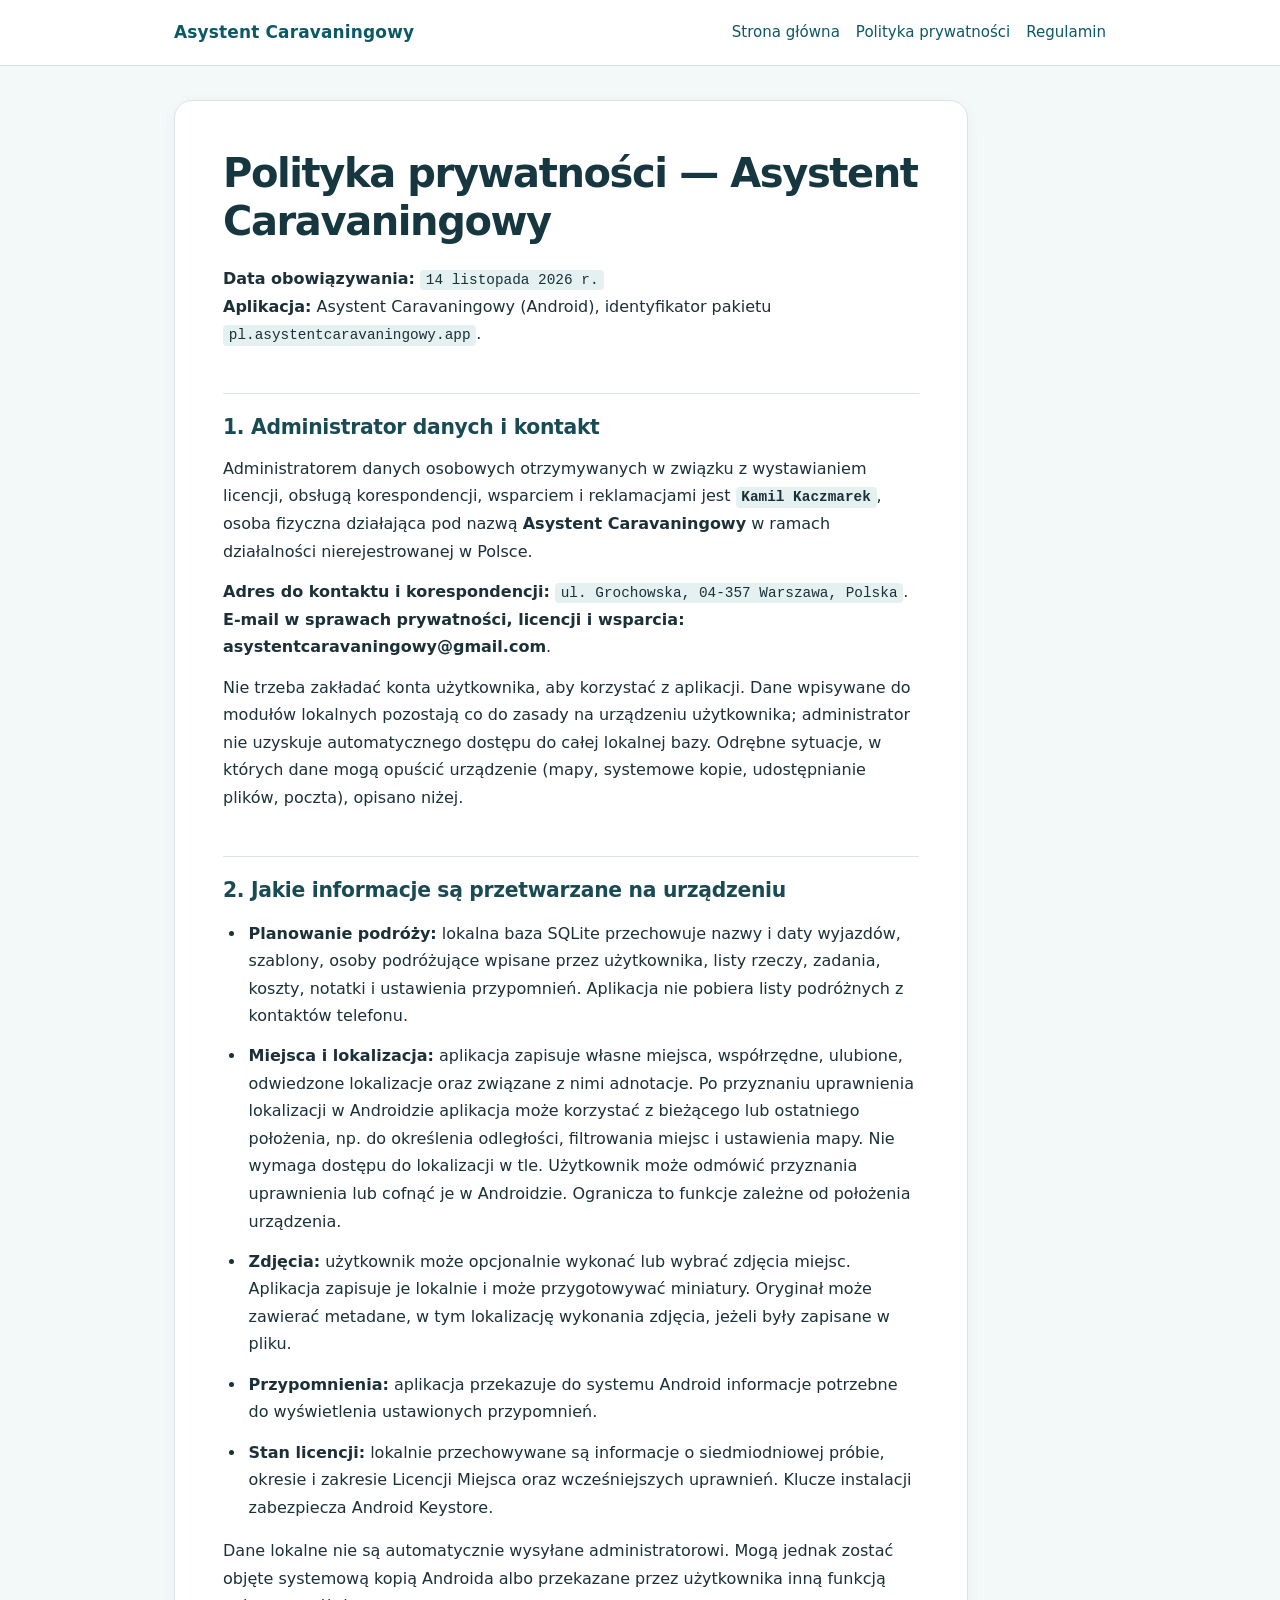
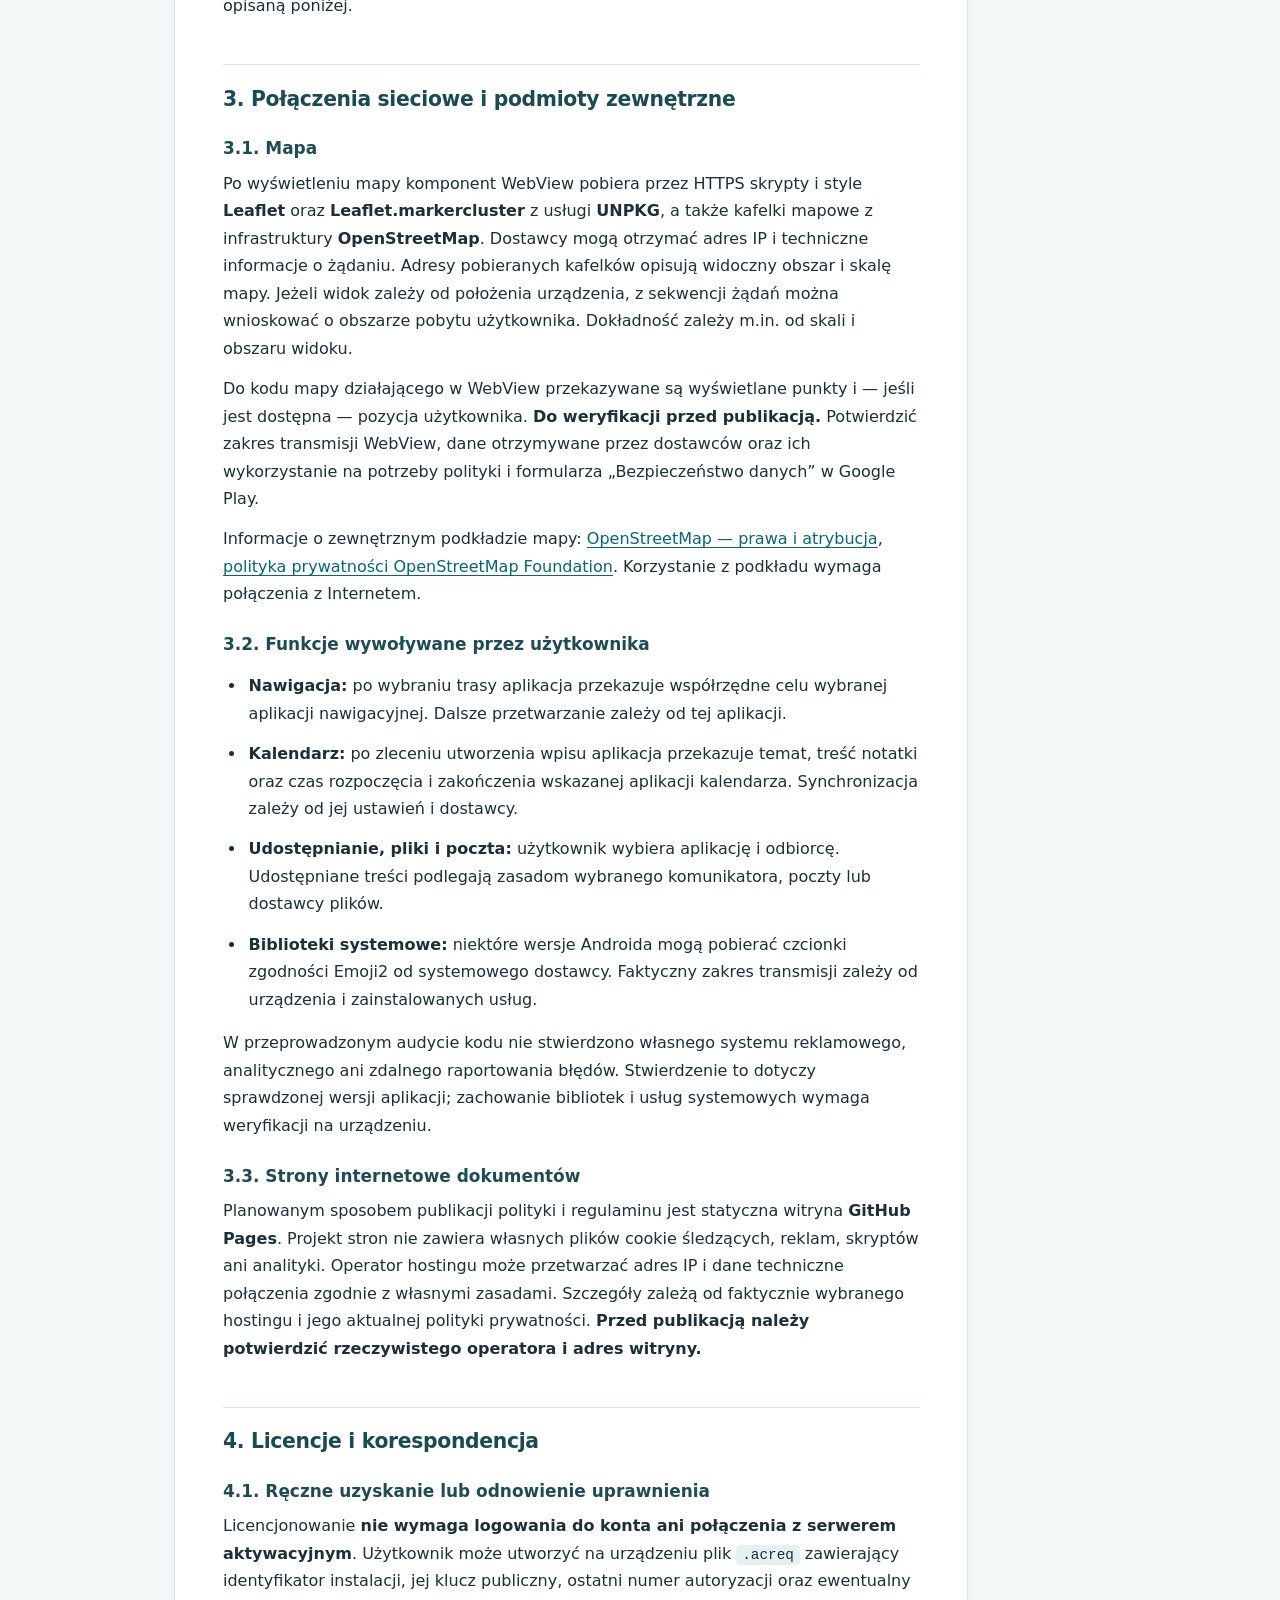
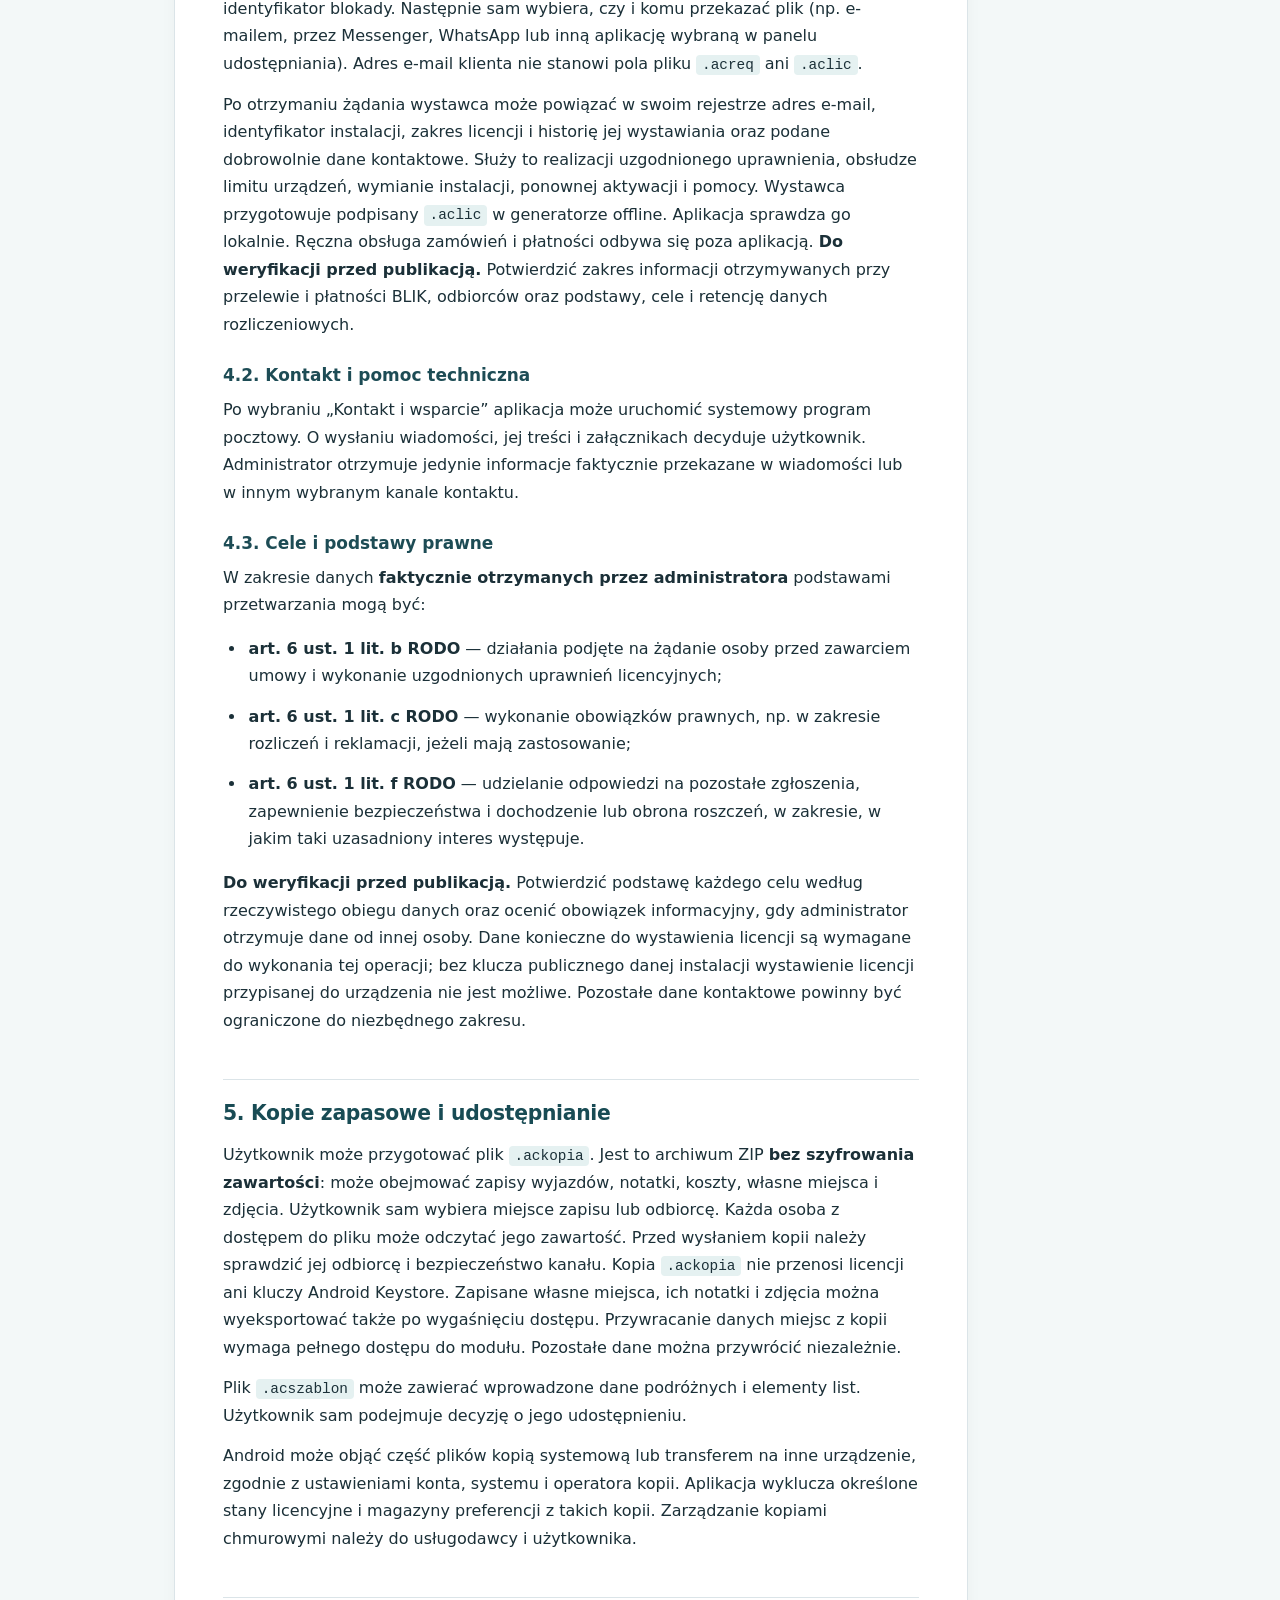
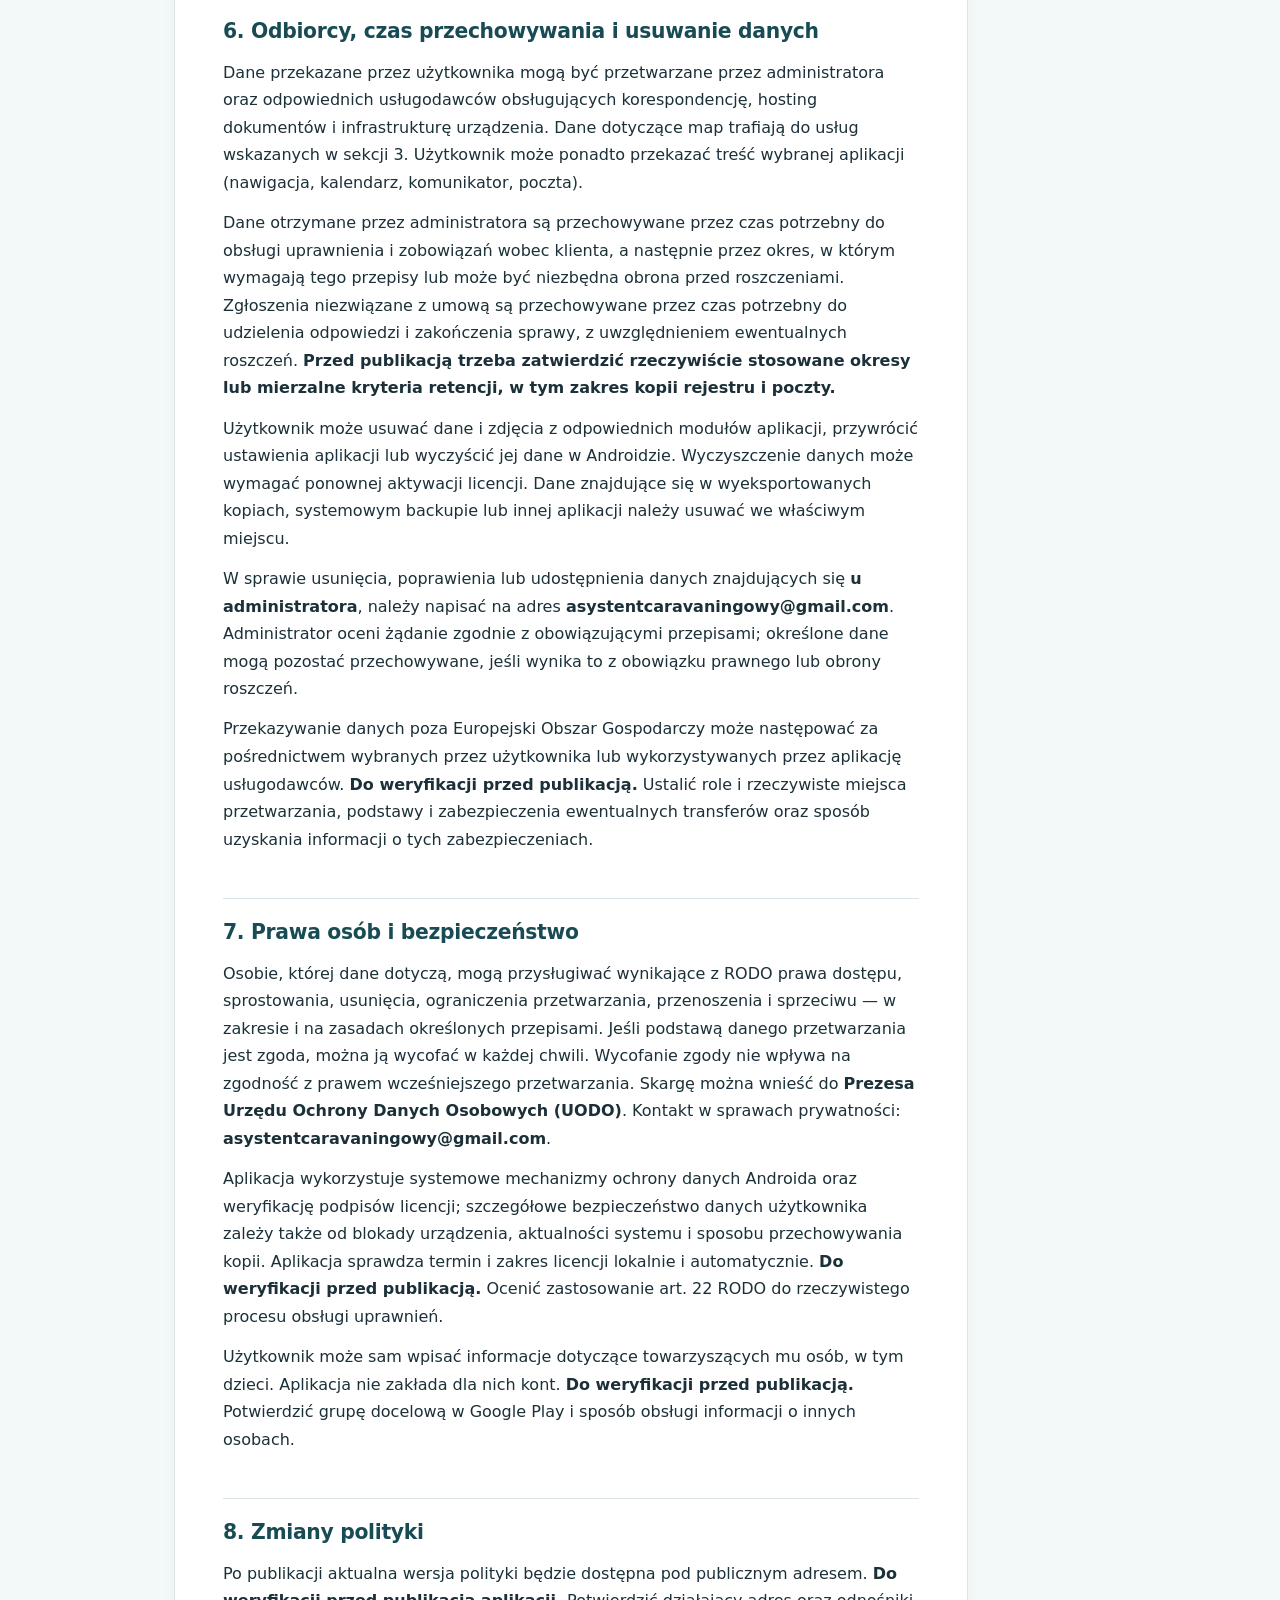
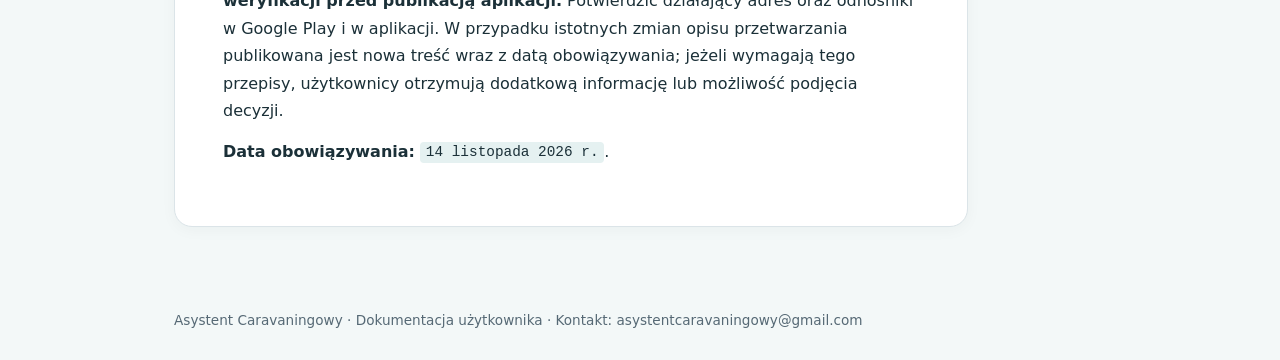
==== polityka-prywatnosci.html @ e32fbd56 "Add files via upload" ====
<!doctype html>
<html lang="pl">
<head>
<meta charset="utf-8">
<meta name="viewport" content="width=device-width,initial-scale=1">
<meta name="robots" content="">
<meta name="description" content="Polityka prywatności – informacje dla użytkowników aplikacji Asystent Caravaningowy.">
<title>Polityka prywatności – Asystent Caravaningowy</title>
<link rel="stylesheet" href="style.css">
</head>
<body>
<header><div class="header-inner"><a class="brand" href="index.html">Asystent Caravaningowy</a><nav aria-label="Nawigacja"><a href="index.html">Strona główna</a><a href="polityka-prywatnosci.html">Polityka prywatności</a><a href="regulamin.html">Regulamin</a></nav></div></header>
<main><article class="paper prose"><h1 id="polityka-prywatnosci-asystent-caravaningowy">Polityka prywatności — Asystent Caravaningowy</h1>
<strong>Data obowiązywania:</strong> <code>14 listopada 2026 r.</code><br />
<strong>Aplikacja:</strong> Asystent Caravaningowy (Android), identyfikator pakietu <code>pl.asystentcaravaningowy.app</code>.</p>
<h2 id="administrator-danych-i-kontakt">1. Administrator danych i kontakt</h2>
<p>Administratorem danych osobowych otrzymywanych w związku z wystawianiem licencji, obsługą korespondencji, wsparciem i reklamacjami jest <strong><code>Kamil Kaczmarek</code></strong>, osoba fizyczna działająca pod nazwą <strong>Asystent Caravaningowy</strong> w ramach działalności nierejestrowanej w Polsce.</p>
<p><strong>Adres do kontaktu i korespondencji:</strong> <code>ul. Grochowska, 04-357 Warszawa, Polska</code>.<br />
<strong>E-mail w sprawach prywatności, licencji i wsparcia:</strong> <strong>asystentcaravaningowy@gmail.com</strong>.</p>
<p>Nie trzeba zakładać konta użytkownika, aby korzystać z aplikacji. Dane wpisywane do modułów lokalnych pozostają co do zasady na urządzeniu użytkownika; administrator nie uzyskuje automatycznego dostępu do całej lokalnej bazy. Odrębne sytuacje, w których dane mogą opuścić urządzenie (mapy, systemowe kopie, udostępnianie plików, poczta), opisano niżej.</p>
<h2 id="jakie-informacje-sa-przetwarzane-na-urzadzeniu">2. Jakie informacje są przetwarzane na urządzeniu</h2>
<ul>
<li><strong>Planowanie podróży:</strong> lokalna baza SQLite przechowuje nazwy i daty wyjazdów, szablony, osoby podróżujące wpisane przez użytkownika, listy rzeczy, zadania, koszty, notatki i ustawienia przypomnień. Aplikacja nie pobiera listy podróżnych z kontaktów telefonu.</li>
<li><strong>Miejsca i lokalizacja:</strong> aplikacja zapisuje własne miejsca, współrzędne, ulubione, odwiedzone lokalizacje oraz związane z nimi adnotacje. Po przyznaniu uprawnienia lokalizacji w Androidzie aplikacja może korzystać z bieżącego lub ostatniego położenia, np. do określenia odległości, filtrowania miejsc i ustawienia mapy. Nie wymaga dostępu do lokalizacji w tle. Użytkownik może odmówić przyznania uprawnienia lub cofnąć je w Androidzie. Ogranicza to funkcje zależne od położenia urządzenia.</li>
<li><strong>Zdjęcia:</strong> użytkownik może opcjonalnie wykonać lub wybrać zdjęcia miejsc. Aplikacja zapisuje je lokalnie i może przygotowywać miniatury. Oryginał może zawierać metadane, w tym lokalizację wykonania zdjęcia, jeżeli były zapisane w pliku.</li>
<li><strong>Przypomnienia:</strong> aplikacja przekazuje do systemu Android informacje potrzebne do wyświetlenia ustawionych przypomnień.</li>
<li><strong>Stan licencji:</strong> lokalnie przechowywane są informacje o siedmiodniowej próbie, okresie i zakresie Licencji Miejsca oraz wcześniejszych uprawnień. Klucze instalacji zabezpiecza Android Keystore.</li>
</ul>
<p>Dane lokalne nie są automatycznie wysyłane administratorowi. Mogą jednak zostać objęte systemową kopią Androida albo przekazane przez użytkownika inną funkcją opisaną poniżej.</p>
<h2 id="poaczenia-sieciowe-i-podmioty-zewnetrzne">3. Połączenia sieciowe i podmioty zewnętrzne</h2>
<h3 id="mapa">3.1. Mapa</h3>
<p>Po wyświetleniu mapy komponent WebView pobiera przez HTTPS skrypty i style <strong>Leaflet</strong> oraz <strong>Leaflet.markercluster</strong> z usługi <strong>UNPKG</strong>, a także kafelki mapowe z infrastruktury <strong>OpenStreetMap</strong>. Dostawcy mogą otrzymać adres IP i techniczne informacje o żądaniu. Adresy pobieranych kafelków opisują widoczny obszar i skalę mapy. Jeżeli widok zależy od położenia urządzenia, z sekwencji żądań można wnioskować o obszarze pobytu użytkownika. Dokładność zależy m.in. od skali i obszaru widoku.</p>
<p>Do kodu mapy działającego w WebView przekazywane są wyświetlane punkty i — jeśli jest dostępna — pozycja użytkownika. <strong>Do weryfikacji przed publikacją.</strong> Potwierdzić zakres transmisji WebView, dane otrzymywane przez dostawców oraz ich wykorzystanie na potrzeby polityki i formularza „Bezpieczeństwo danych” w Google Play.</p>
<p>Informacje o zewnętrznym podkładzie mapy: <a href="https://www.openstreetmap.org/copyright">OpenStreetMap — prawa i atrybucja</a>, <a href="https://osmfoundation.org/wiki/Privacy_Policy">polityka prywatności OpenStreetMap Foundation</a>. Korzystanie z podkładu wymaga połączenia z Internetem.</p>
<h3 id="funkcje-wywoywane-przez-uzytkownika">3.2. Funkcje wywoływane przez użytkownika</h3>
<ul>
<li><strong>Nawigacja:</strong> po wybraniu trasy aplikacja przekazuje współrzędne celu wybranej aplikacji nawigacyjnej. Dalsze przetwarzanie zależy od tej aplikacji.</li>
<li><strong>Kalendarz:</strong> po zleceniu utworzenia wpisu aplikacja przekazuje temat, treść notatki oraz czas rozpoczęcia i zakończenia wskazanej aplikacji kalendarza. Synchronizacja zależy od jej ustawień i dostawcy.</li>
<li><strong>Udostępnianie, pliki i poczta:</strong> użytkownik wybiera aplikację i odbiorcę. Udostępniane treści podlegają zasadom wybranego komunikatora, poczty lub dostawcy plików.</li>
<li><strong>Biblioteki systemowe:</strong> niektóre wersje Androida mogą pobierać czcionki zgodności Emoji2 od systemowego dostawcy. Faktyczny zakres transmisji zależy od urządzenia i zainstalowanych usług.</li>
</ul>
<p>W przeprowadzonym audycie kodu nie stwierdzono własnego systemu reklamowego, analitycznego ani zdalnego raportowania błędów. Stwierdzenie to dotyczy sprawdzonej wersji aplikacji; zachowanie bibliotek i usług systemowych wymaga weryfikacji na urządzeniu.</p>
<h3 id="strony-internetowe-dokumentow">3.3. Strony internetowe dokumentów</h3>
<p>Planowanym sposobem publikacji polityki i regulaminu jest statyczna witryna <strong>GitHub Pages</strong>. Projekt stron nie zawiera własnych plików cookie śledzących, reklam, skryptów ani analityki. Operator hostingu może przetwarzać adres IP i dane techniczne połączenia zgodnie z własnymi zasadami. Szczegóły zależą od faktycznie wybranego hostingu i jego aktualnej polityki prywatności. <strong>Przed publikacją należy potwierdzić rzeczywistego operatora i adres witryny.</strong></p>
<h2 id="licencje-i-korespondencja">4. Licencje i korespondencja</h2>
<h3 id="reczne-uzyskanie-lub-odnowienie-uprawnienia">4.1. Ręczne uzyskanie lub odnowienie uprawnienia</h3>
<p>Licencjonowanie <strong>nie wymaga logowania do konta ani połączenia z serwerem aktywacyjnym</strong>. Użytkownik może utworzyć na urządzeniu plik <code>.acreq</code> zawierający identyfikator instalacji, jej klucz publiczny, ostatni numer autoryzacji oraz ewentualny identyfikator blokady. Następnie sam wybiera, czy i komu przekazać plik (np. e-mailem, przez Messenger, WhatsApp lub inną aplikację wybraną w panelu udostępniania). Adres e-mail klienta nie stanowi pola pliku <code>.acreq</code> ani <code>.aclic</code>.</p>
<p>Po otrzymaniu żądania wystawca może powiązać w swoim rejestrze adres e-mail, identyfikator instalacji, zakres licencji i historię jej wystawiania oraz podane dobrowolnie dane kontaktowe. Służy to realizacji uzgodnionego uprawnienia, obsłudze limitu urządzeń, wymianie instalacji, ponownej aktywacji i pomocy. Wystawca przygotowuje podpisany <code>.aclic</code> w generatorze offline. Aplikacja sprawdza go lokalnie. Ręczna obsługa zamówień i płatności odbywa się poza aplikacją. <strong>Do weryfikacji przed publikacją.</strong> Potwierdzić zakres informacji otrzymywanych przy przelewie i płatności BLIK, odbiorców oraz podstawy, cele i retencję danych rozliczeniowych.</p>
<h3 id="kontakt-i-pomoc-techniczna">4.2. Kontakt i pomoc techniczna</h3>
<p>Po wybraniu „Kontakt i wsparcie” aplikacja może uruchomić systemowy program pocztowy. O wysłaniu wiadomości, jej treści i załącznikach decyduje użytkownik. Administrator otrzymuje jedynie informacje faktycznie przekazane w wiadomości lub w innym wybranym kanale kontaktu.</p>
<h3 id="cele-i-podstawy-prawne">4.3. Cele i podstawy prawne</h3>
<p>W zakresie danych <strong>faktycznie otrzymanych przez administratora</strong> podstawami przetwarzania mogą być:</p>
<ul>
<li><strong>art. 6 ust. 1 lit. b RODO</strong> — działania podjęte na żądanie osoby przed zawarciem umowy i wykonanie uzgodnionych uprawnień licencyjnych;</li>
<li><strong>art. 6 ust. 1 lit. c RODO</strong> — wykonanie obowiązków prawnych, np. w zakresie rozliczeń i reklamacji, jeżeli mają zastosowanie;</li>
<li><strong>art. 6 ust. 1 lit. f RODO</strong> — udzielanie odpowiedzi na pozostałe zgłoszenia, zapewnienie bezpieczeństwa i dochodzenie lub obrona roszczeń, w zakresie, w jakim taki uzasadniony interes występuje.</li>
</ul>
<p><strong>Do weryfikacji przed publikacją.</strong> Potwierdzić podstawę każdego celu według rzeczywistego obiegu danych oraz ocenić obowiązek informacyjny, gdy administrator otrzymuje dane od innej osoby. Dane konieczne do wystawienia licencji są wymagane do wykonania tej operacji; bez klucza publicznego danej instalacji wystawienie licencji przypisanej do urządzenia nie jest możliwe. Pozostałe dane kontaktowe powinny być ograniczone do niezbędnego zakresu.</p>
<h2 id="kopie-zapasowe-i-udostepnianie">5. Kopie zapasowe i udostępnianie</h2>
<p>Użytkownik może przygotować plik <code>.ackopia</code>. Jest to archiwum ZIP <strong>bez szyfrowania zawartości</strong>: może obejmować zapisy wyjazdów, notatki, koszty, własne miejsca i zdjęcia. Użytkownik sam wybiera miejsce zapisu lub odbiorcę. Każda osoba z dostępem do pliku może odczytać jego zawartość. Przed wysłaniem kopii należy sprawdzić jej odbiorcę i bezpieczeństwo kanału. Kopia <code>.ackopia</code> nie przenosi licencji ani kluczy Android Keystore. Zapisane własne miejsca, ich notatki i zdjęcia można wyeksportować także po wygaśnięciu dostępu. Przywracanie danych miejsc z kopii wymaga pełnego dostępu do modułu. Pozostałe dane można przywrócić niezależnie.</p>
<p>Plik <code>.acszablon</code> może zawierać wprowadzone dane podróżnych i elementy list. Użytkownik sam podejmuje decyzję o jego udostępnieniu.</p>
<p>Android może objąć część plików kopią systemową lub transferem na inne urządzenie, zgodnie z ustawieniami konta, systemu i operatora kopii. Aplikacja wyklucza określone stany licencyjne i magazyny preferencji z takich kopii. Zarządzanie kopiami chmurowymi należy do usługodawcy i użytkownika.</p>
<h2 id="odbiorcy-czas-przechowywania-i-usuwanie-danych">6. Odbiorcy, czas przechowywania i usuwanie danych</h2>
<p>Dane przekazane przez użytkownika mogą być przetwarzane przez administratora oraz odpowiednich usługodawców obsługujących korespondencję, hosting dokumentów i infrastrukturę urządzenia. Dane dotyczące map trafiają do usług wskazanych w sekcji 3. Użytkownik może ponadto przekazać treść wybranej aplikacji (nawigacja, kalendarz, komunikator, poczta).</p>
<p>Dane otrzymane przez administratora są przechowywane przez czas potrzebny do obsługi uprawnienia i zobowiązań wobec klienta, a następnie przez okres, w którym wymagają tego przepisy lub może być niezbędna obrona przed roszczeniami. Zgłoszenia niezwiązane z umową są przechowywane przez czas potrzebny do udzielenia odpowiedzi i zakończenia sprawy, z uwzględnieniem ewentualnych roszczeń. <strong>Przed publikacją trzeba zatwierdzić rzeczywiście stosowane okresy lub mierzalne kryteria retencji, w tym zakres kopii rejestru i poczty.</strong></p>
<p>Użytkownik może usuwać dane i zdjęcia z odpowiednich modułów aplikacji, przywrócić ustawienia aplikacji lub wyczyścić jej dane w Androidzie. Wyczyszczenie danych może wymagać ponownej aktywacji licencji. Dane znajdujące się w wyeksportowanych kopiach, systemowym backupie lub innej aplikacji należy usuwać we właściwym miejscu.</p>
<p>W sprawie usunięcia, poprawienia lub udostępnienia danych znajdujących się <strong>u administratora</strong>, należy napisać na adres <strong>asystentcaravaningowy@gmail.com</strong>. Administrator oceni żądanie zgodnie z obowiązującymi przepisami; określone dane mogą pozostać przechowywane, jeśli wynika to z obowiązku prawnego lub obrony roszczeń.</p>
<p>Przekazywanie danych poza Europejski Obszar Gospodarczy może następować za pośrednictwem wybranych przez użytkownika lub wykorzystywanych przez aplikację usługodawców. <strong>Do weryfikacji przed publikacją.</strong> Ustalić role i rzeczywiste miejsca przetwarzania, podstawy i zabezpieczenia ewentualnych transferów oraz sposób uzyskania informacji o tych zabezpieczeniach.</p>
<h2 id="prawa-osob-i-bezpieczenstwo">7. Prawa osób i bezpieczeństwo</h2>
<p>Osobie, której dane dotyczą, mogą przysługiwać wynikające z RODO prawa dostępu, sprostowania, usunięcia, ograniczenia przetwarzania, przenoszenia i sprzeciwu — w zakresie i na zasadach określonych przepisami. Jeśli podstawą danego przetwarzania jest zgoda, można ją wycofać w każdej chwili. Wycofanie zgody nie wpływa na zgodność z prawem wcześniejszego przetwarzania. Skargę można wnieść do <strong>Prezesa Urzędu Ochrony Danych Osobowych (UODO)</strong>. Kontakt w sprawach prywatności: <strong>asystentcaravaningowy@gmail.com</strong>.</p>
<p>Aplikacja wykorzystuje systemowe mechanizmy ochrony danych Androida oraz weryfikację podpisów licencji; szczegółowe bezpieczeństwo danych użytkownika zależy także od blokady urządzenia, aktualności systemu i sposobu przechowywania kopii. Aplikacja sprawdza termin i zakres licencji lokalnie i automatycznie. <strong>Do weryfikacji przed publikacją.</strong> Ocenić zastosowanie art. 22 RODO do rzeczywistego procesu obsługi uprawnień.</p>
<p>Użytkownik może sam wpisać informacje dotyczące towarzyszących mu osób, w tym dzieci. Aplikacja nie zakłada dla nich kont. <strong>Do weryfikacji przed publikacją.</strong> Potwierdzić grupę docelową w Google Play i sposób obsługi informacji o innych osobach.</p>
<h2 id="zmiany-polityki">8. Zmiany polityki</h2>
<p>Po publikacji aktualna wersja polityki będzie dostępna pod publicznym adresem. <strong>Do weryfikacji przed publikacją aplikacji.</strong> Potwierdzić działający adres oraz odnośniki w Google Play i w aplikacji. W przypadku istotnych zmian opisu przetwarzania publikowana jest nowa treść wraz z datą obowiązywania; jeżeli wymagają tego przepisy, użytkownicy otrzymują dodatkową informację lub możliwość podjęcia decyzji.</p>
<p><strong>Data obowiązywania:</strong> <code>14 listopada 2026 r.</code>.</p>
</article></main>
<footer>Asystent Caravaningowy · Dokumentacja użytkownika · Kontakt: asystentcaravaningowy@gmail.com</footer>
</body></html>
---- style.css ----
:root {color-scheme:light;--ink:#1b3038;--muted:#566975;--line:#dbe4e8;--bg:#f3f8f8;--paper:#fff;--brand:#0b5964;--soft:#e5f1f1;}
*{box-sizing:border-box}
html{scroll-behavior:smooth}
body{margin:0;background:var(--bg);color:var(--ink);font-family:system-ui,-apple-system,"Segoe UI",Roboto,Arial,sans-serif;line-height:1.72;font-size:16px}
header{background:var(--paper);border-bottom:1px solid var(--line)}
.header-inner, main, footer{max-width:980px;margin:0 auto;padding-left:24px;padding-right:24px}
.header-inner{display:flex;justify-content:space-between;align-items:center;gap:16px;padding-top:18px;padding-bottom:18px;flex-wrap:wrap}
.brand{font-weight:750;letter-spacing:.01em;color:var(--brand);text-decoration:none;font-size:1.06rem}
nav{display:flex;gap:16px;flex-wrap:wrap} nav a{font-size:.94rem;text-decoration:none;color:var(--brand)}nav a:hover{text-decoration:underline}
main{padding-top:34px;padding-bottom:70px}
.paper{background:var(--paper);border:1px solid var(--line);border-radius:18px;box-shadow:0 3px 15px rgba(18,54,61,.04);padding:clamp(22px,4vw,48px)}
.prose{overflow-wrap:anywhere;max-width:78ch}
h1{font-size:clamp(1.75rem,4.2vw,2.5rem);line-height:1.2;letter-spacing:-.035em;color:#163740;margin:0 0 20px}
h2{font-size:1.27rem;line-height:1.3;letter-spacing:-.015em;margin:2.2em 0 .7em;color:#184b54;border-top:1px solid var(--line);padding-top:1em}
h3{font-size:1.06rem;line-height:1.35;margin:1.5em 0 .55em;color:#1d4c55}
p,li{margin-top:.45em;margin-bottom:.8em}li{padding-left:.15em} ul,ol{padding-left:1.45rem}
a{color:#006877;text-underline-offset:3px}a:focus-visible{outline:3px solid #1f91a4;outline-offset:3px}
code{font-size:.9em;background:var(--soft);padding:.15em .4em;border-radius:4px;overflow-wrap:anywhere;white-space:normal}
.notice{padding:16px 18px;border:1px solid #d9b57a;background:#fff8e9;border-radius:12px;margin:0 0 24px}
.notice strong{color:#674007}.notice p{margin:.15em 0}
.card-grid{display:grid;grid-template-columns:repeat(2,minmax(0,1fr));gap:16px;margin-top:25px}.card{display:block;border:1px solid var(--line);background:#fff;border-radius:14px;padding:22px;text-decoration:none;color:var(--ink)}.card:hover{border-color:#43868d;box-shadow:0 4px 20px rgba(9,79,89,.07)}.card h2{border:0;padding:0;margin:0 0 .4em}.card p{color:var(--muted)}
footer{padding-top:12px;padding-bottom:30px;font-size:.85rem;color:var(--muted)}
@media(max-width:640px){.card-grid{grid-template-columns:1fr}.header-inner,main,footer{padding-left:16px;padding-right:16px}.paper{border-radius:14px;padding:20px}body{font-size:15.5px}nav{gap:11px}}
@media(prefers-reduced-motion:reduce){html{scroll-behavior:auto}}
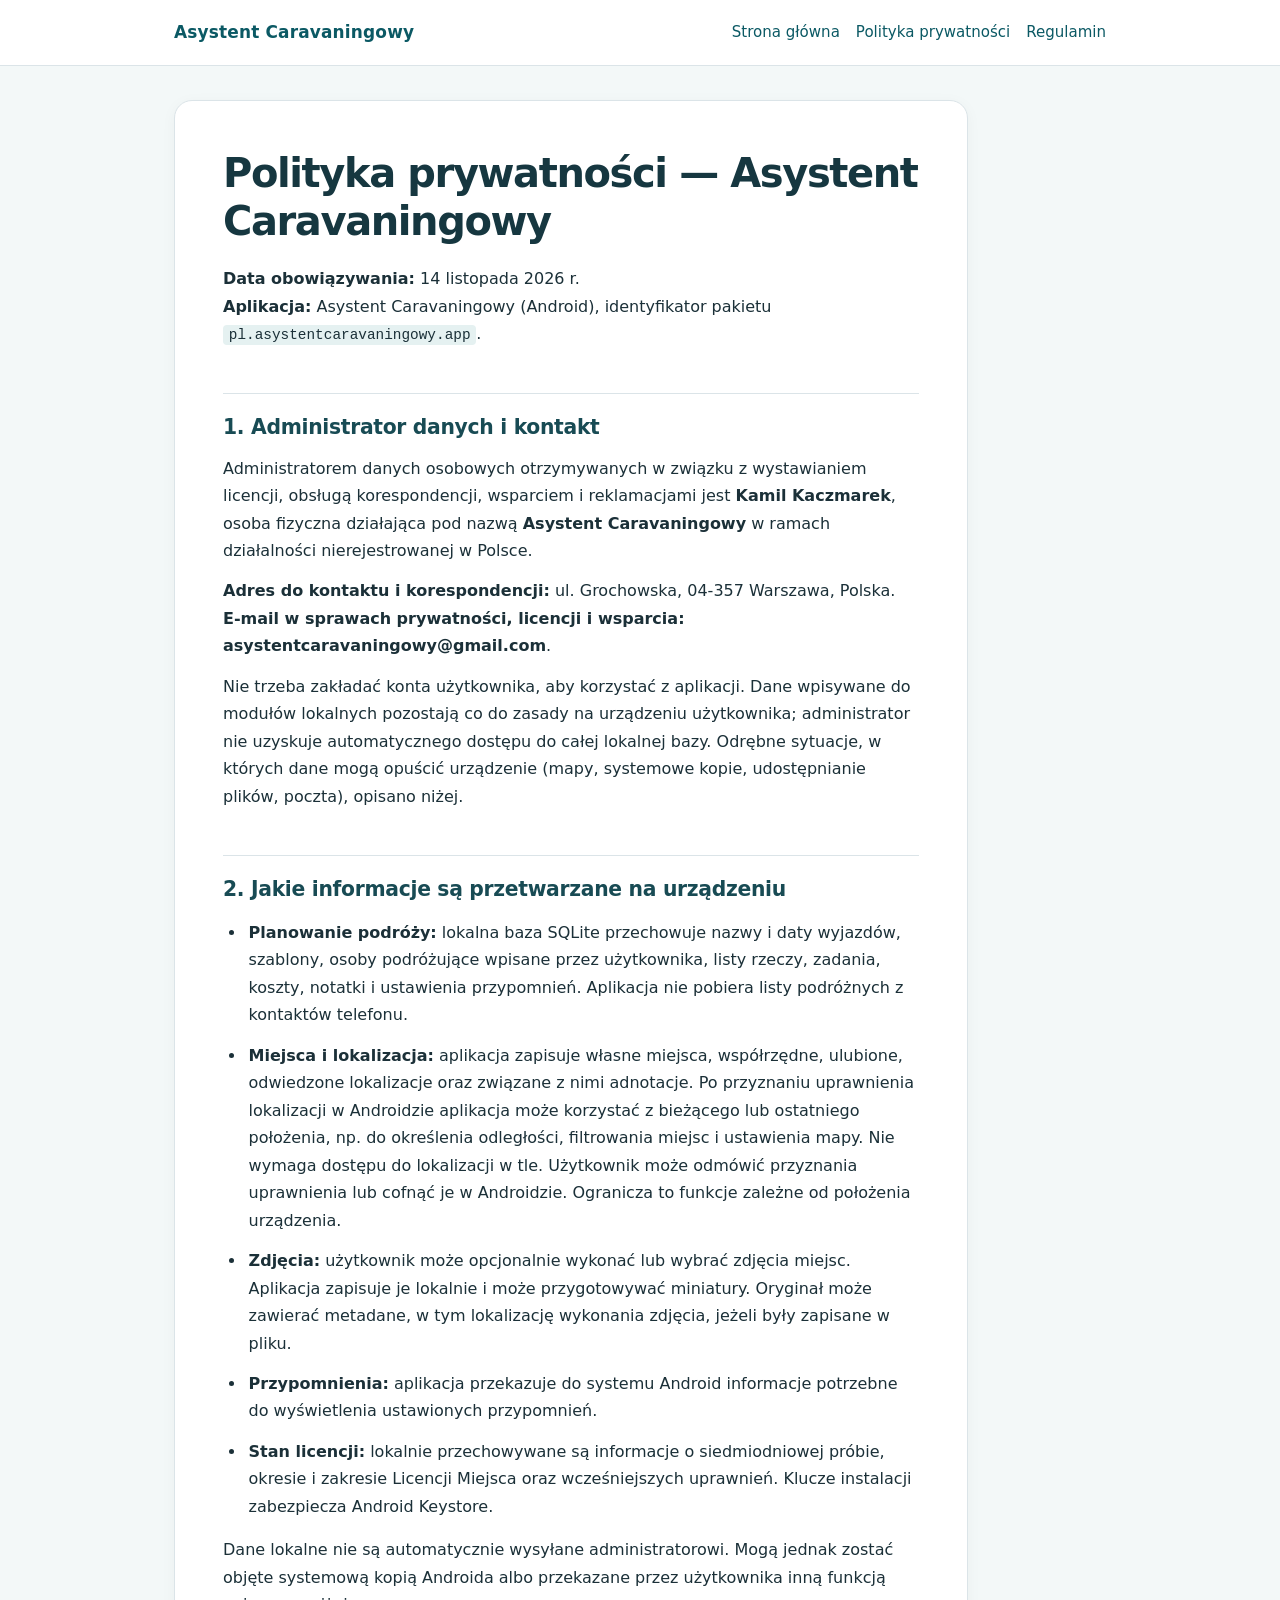
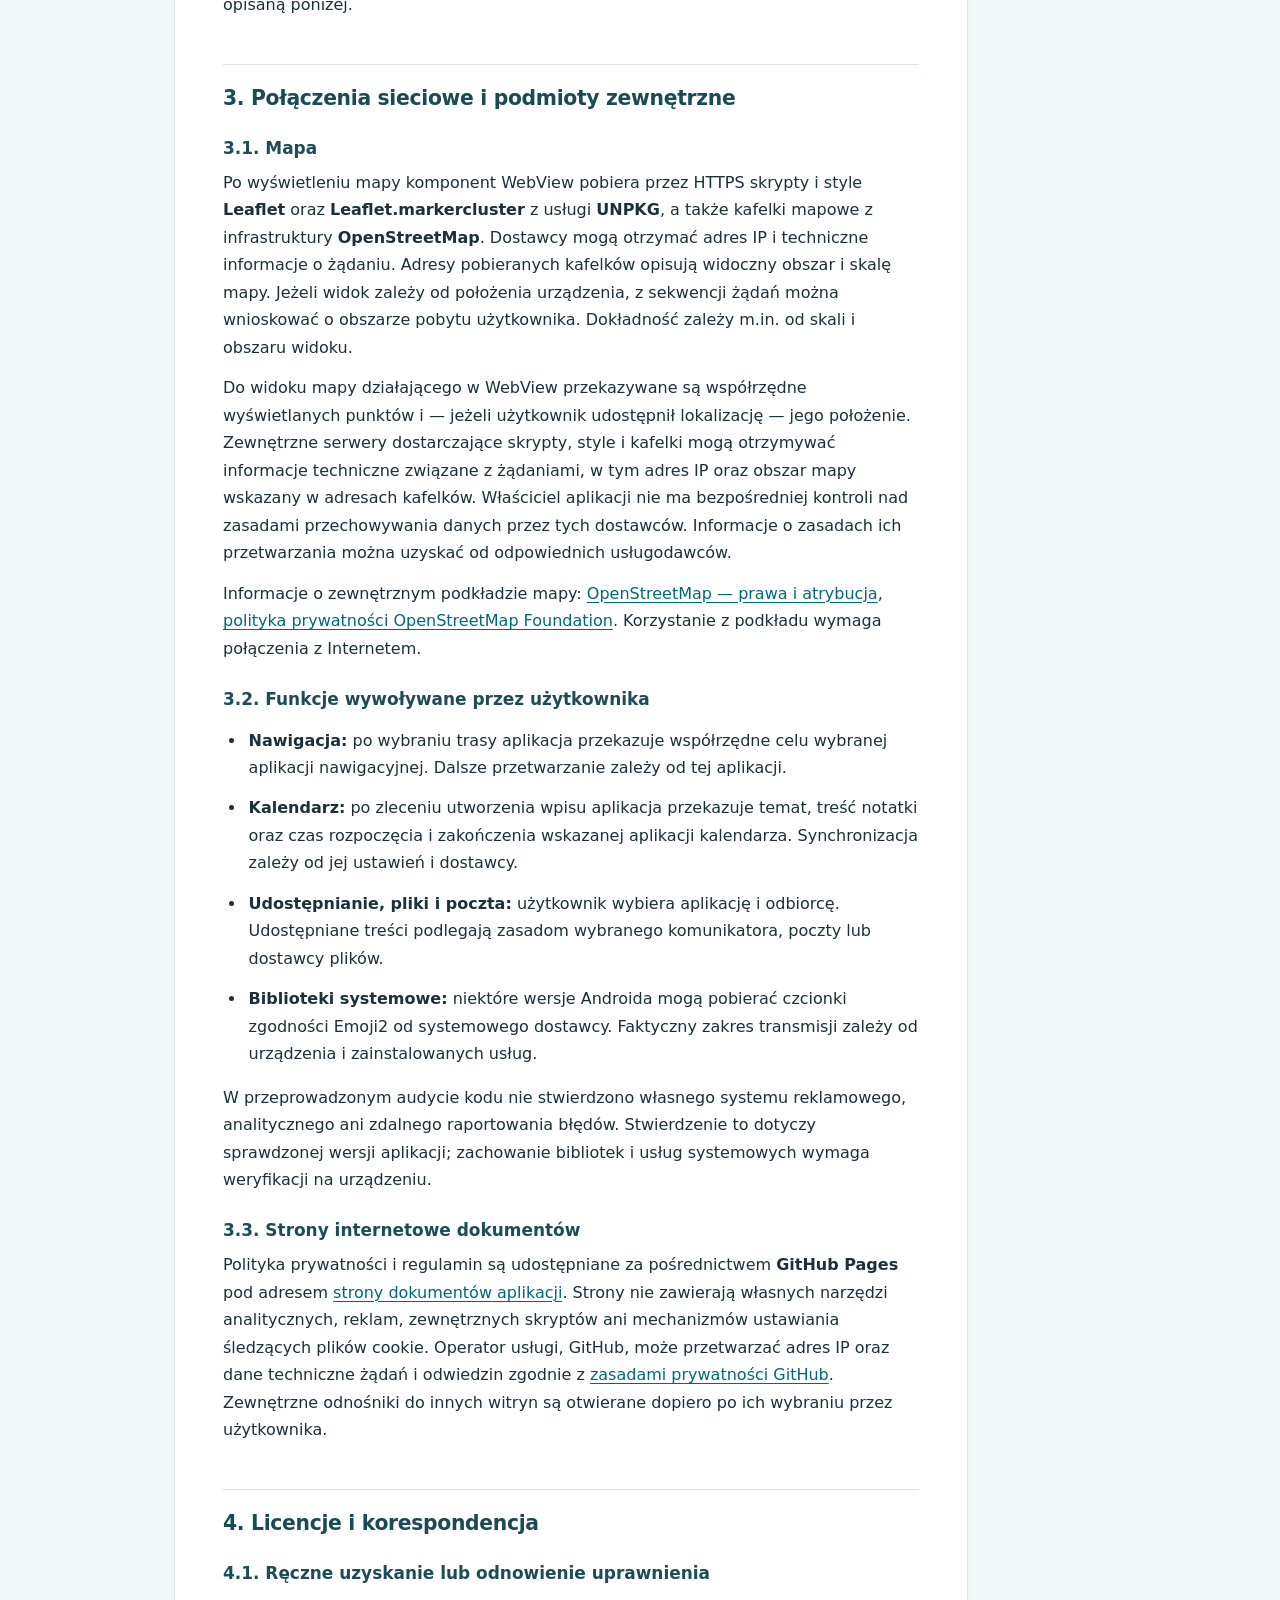
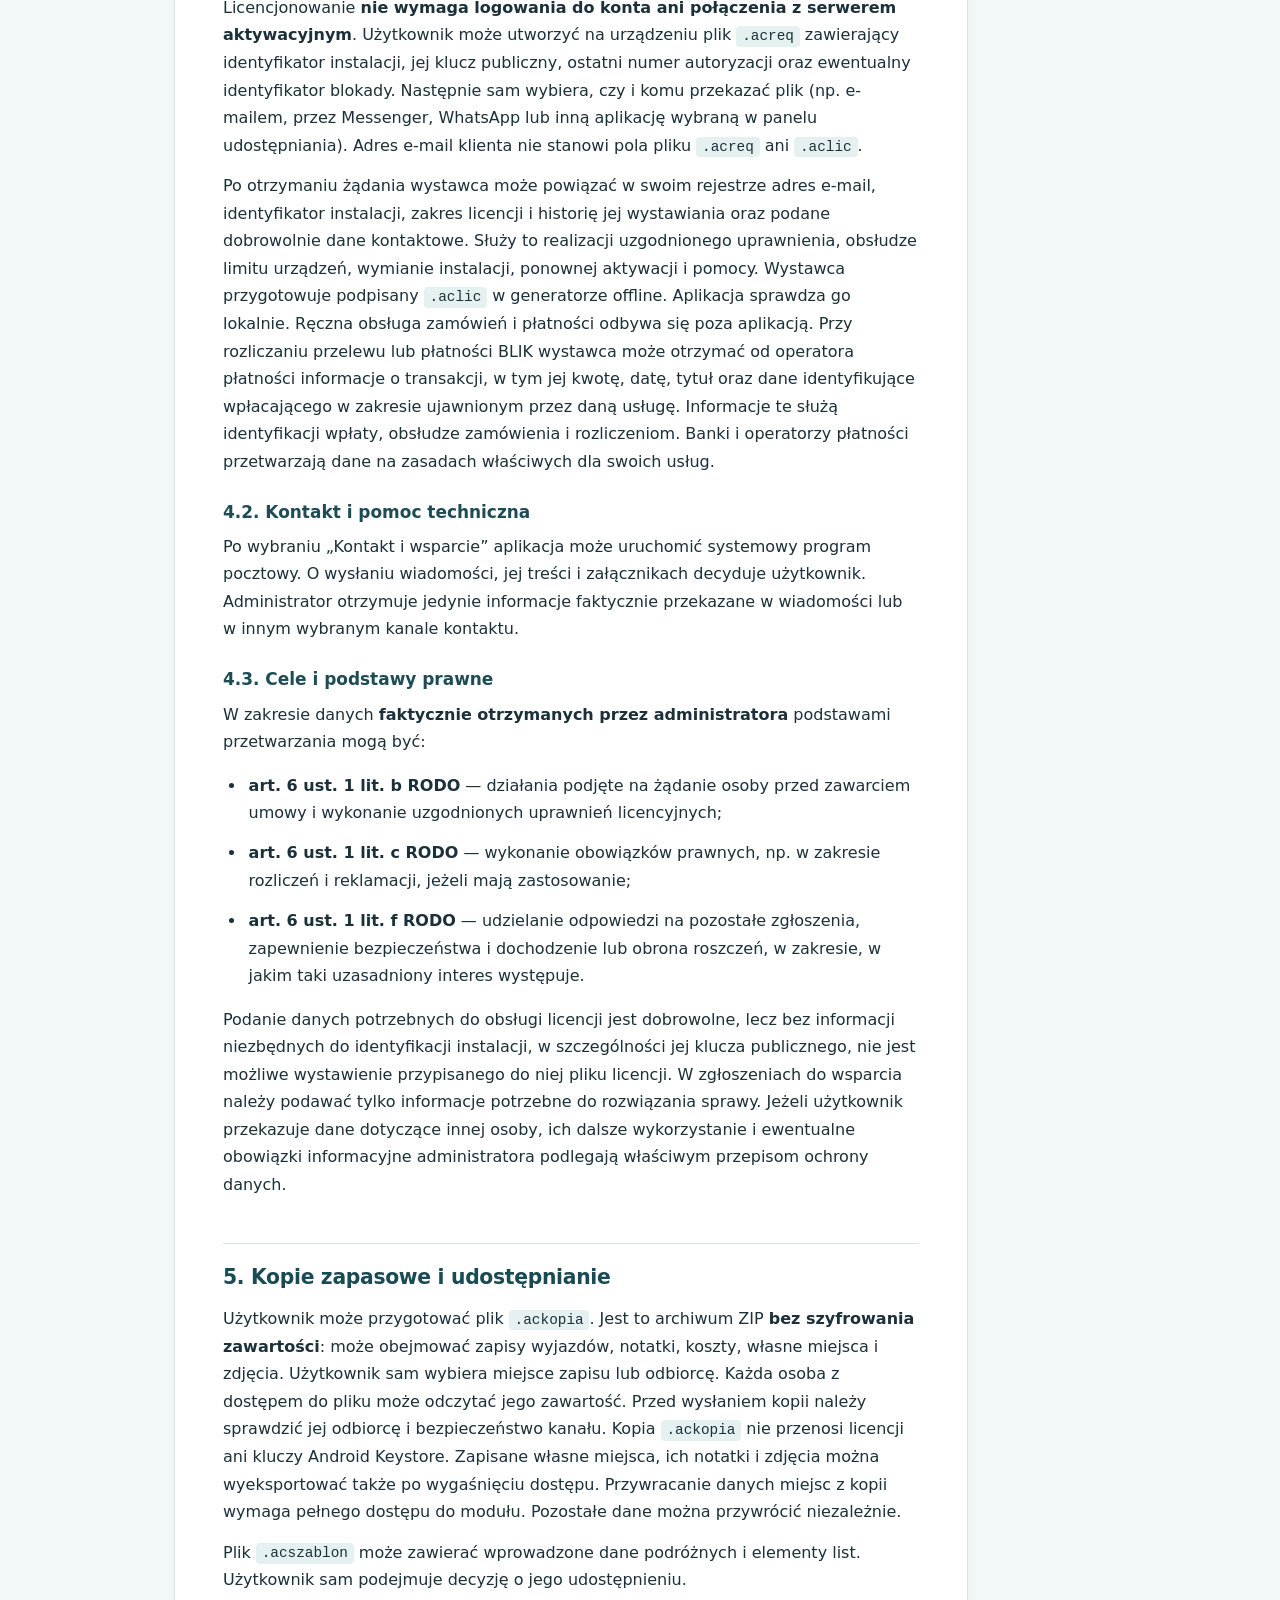
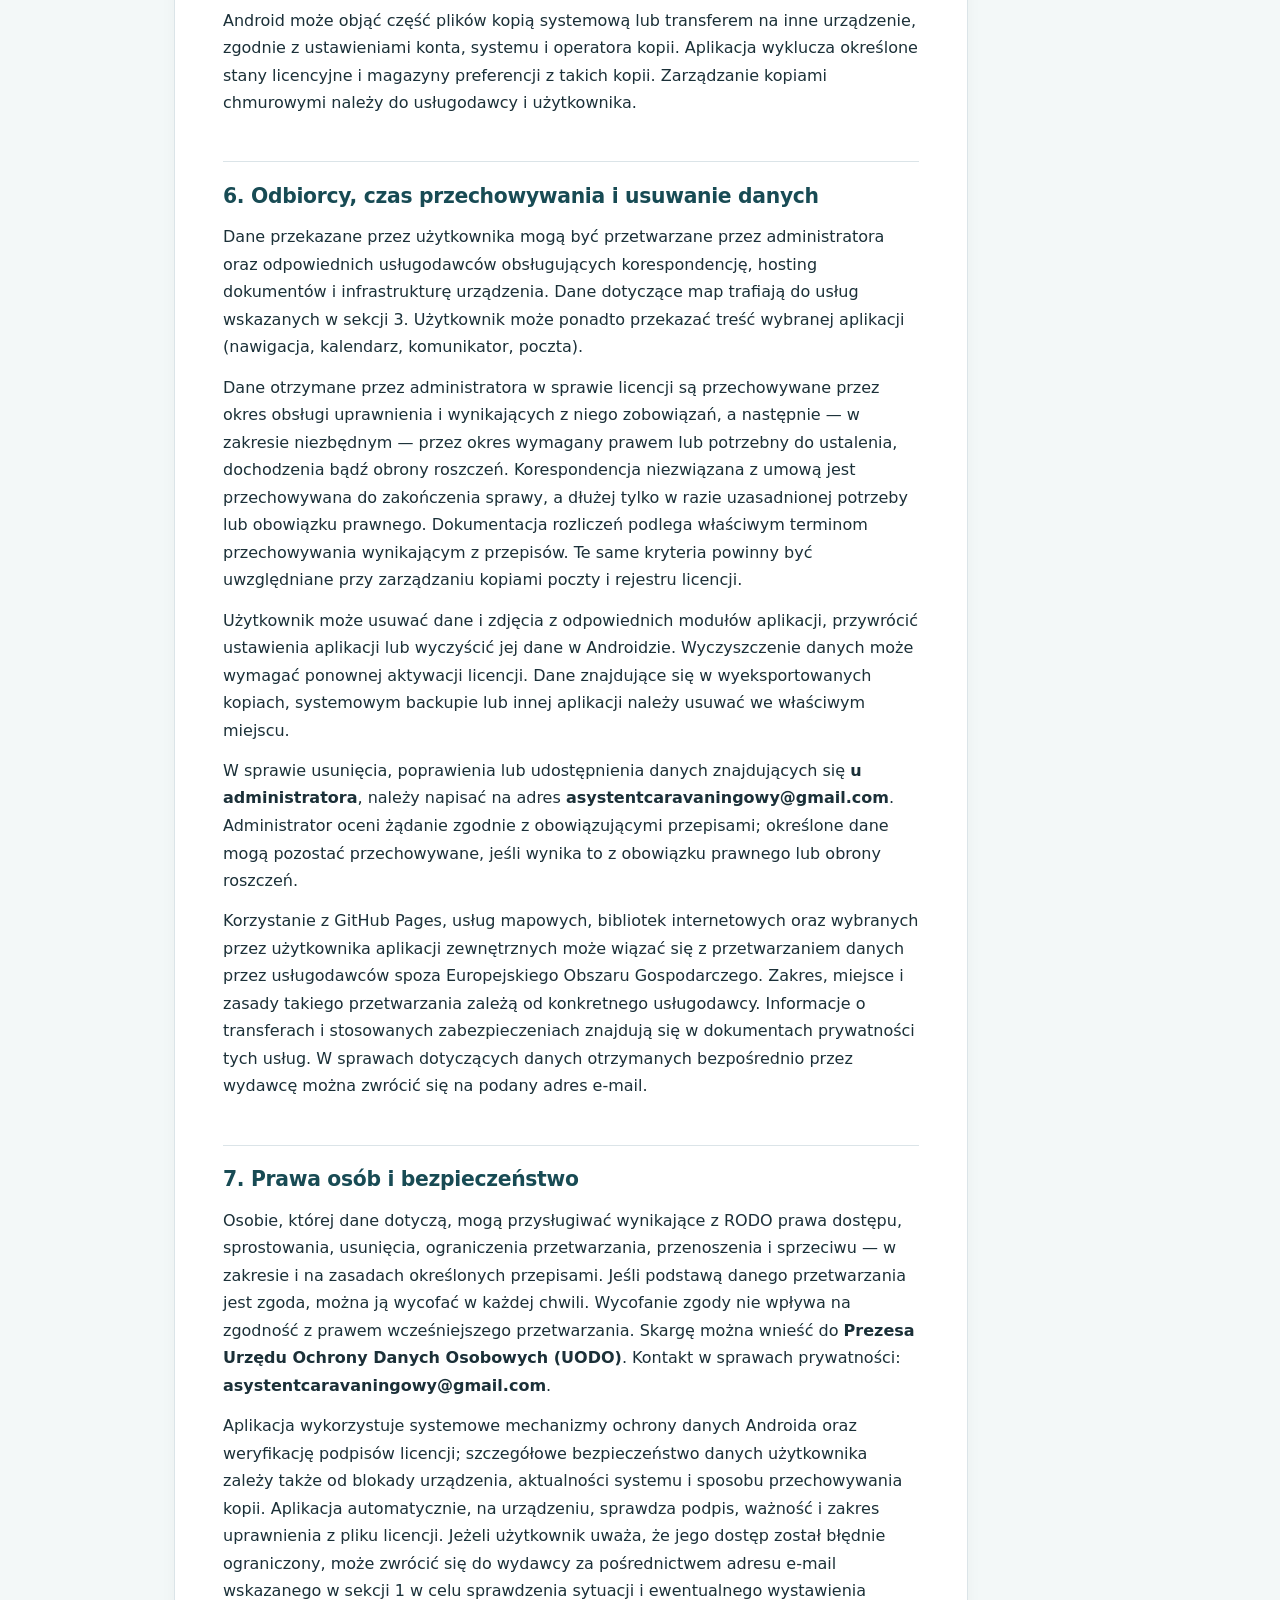
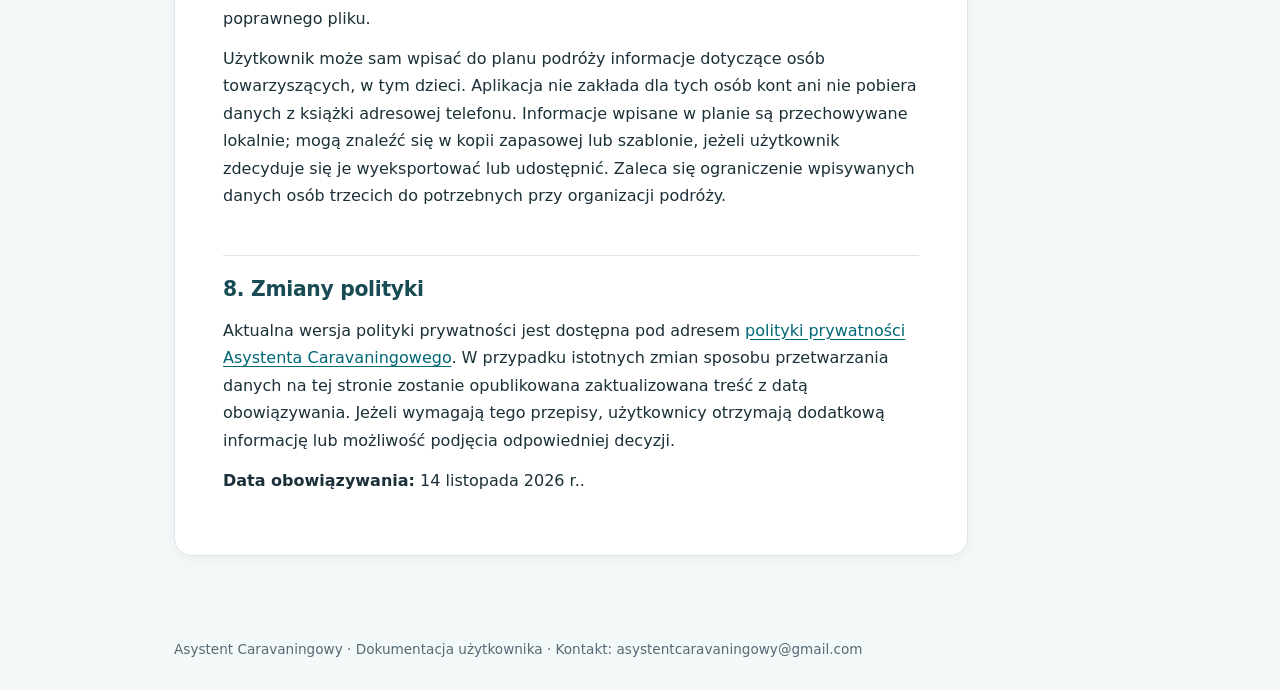
==== commit c3a4112e: "Aktualizacja polityki prywatności i regulaminu." ====
--- a/polityka-prywatnosci.html
+++ b/polityka-prywatnosci.html
@@ -11,11 +11,11 @@
 <body>
 <header><div class="header-inner"><a class="brand" href="index.html">Asystent Caravaningowy</a><nav aria-label="Nawigacja"><a href="index.html">Strona główna</a><a href="polityka-prywatnosci.html">Polityka prywatności</a><a href="regulamin.html">Regulamin</a></nav></div></header>
 <main><article class="paper prose"><h1 id="polityka-prywatnosci-asystent-caravaningowy">Polityka prywatności — Asystent Caravaningowy</h1>
-<strong>Data obowiązywania:</strong> <code>14 listopada 2026 r.</code><br />
+<p><strong>Data obowiązywania:</strong> 14 listopada 2026 r.<br />
 <strong>Aplikacja:</strong> Asystent Caravaningowy (Android), identyfikator pakietu <code>pl.asystentcaravaningowy.app</code>.</p>
 <h2 id="administrator-danych-i-kontakt">1. Administrator danych i kontakt</h2>
-<p>Administratorem danych osobowych otrzymywanych w związku z wystawianiem licencji, obsługą korespondencji, wsparciem i reklamacjami jest <strong><code>Kamil Kaczmarek</code></strong>, osoba fizyczna działająca pod nazwą <strong>Asystent Caravaningowy</strong> w ramach działalności nierejestrowanej w Polsce.</p>
-<p><strong>Adres do kontaktu i korespondencji:</strong> <code>ul. Grochowska, 04-357 Warszawa, Polska</code>.<br />
+<p>Administratorem danych osobowych otrzymywanych w związku z wystawianiem licencji, obsługą korespondencji, wsparciem i reklamacjami jest <strong>Kamil Kaczmarek</strong>, osoba fizyczna działająca pod nazwą <strong>Asystent Caravaningowy</strong> w ramach działalności nierejestrowanej w Polsce.</p>
+<p><strong>Adres do kontaktu i korespondencji:</strong> ul. Grochowska, 04-357 Warszawa, Polska.<br />
 <strong>E-mail w sprawach prywatności, licencji i wsparcia:</strong> <strong>asystentcaravaningowy@gmail.com</strong>.</p>
 <p>Nie trzeba zakładać konta użytkownika, aby korzystać z aplikacji. Dane wpisywane do modułów lokalnych pozostają co do zasady na urządzeniu użytkownika; administrator nie uzyskuje automatycznego dostępu do całej lokalnej bazy. Odrębne sytuacje, w których dane mogą opuścić urządzenie (mapy, systemowe kopie, udostępnianie plików, poczta), opisano niżej.</p>
 <h2 id="jakie-informacje-sa-przetwarzane-na-urzadzeniu">2. Jakie informacje są przetwarzane na urządzeniu</h2>
@@ -30,7 +30,7 @@
 <h2 id="poaczenia-sieciowe-i-podmioty-zewnetrzne">3. Połączenia sieciowe i podmioty zewnętrzne</h2>
 <h3 id="mapa">3.1. Mapa</h3>
 <p>Po wyświetleniu mapy komponent WebView pobiera przez HTTPS skrypty i style <strong>Leaflet</strong> oraz <strong>Leaflet.markercluster</strong> z usługi <strong>UNPKG</strong>, a także kafelki mapowe z infrastruktury <strong>OpenStreetMap</strong>. Dostawcy mogą otrzymać adres IP i techniczne informacje o żądaniu. Adresy pobieranych kafelków opisują widoczny obszar i skalę mapy. Jeżeli widok zależy od położenia urządzenia, z sekwencji żądań można wnioskować o obszarze pobytu użytkownika. Dokładność zależy m.in. od skali i obszaru widoku.</p>
-<p>Do kodu mapy działającego w WebView przekazywane są wyświetlane punkty i — jeśli jest dostępna — pozycja użytkownika. <strong>Do weryfikacji przed publikacją.</strong> Potwierdzić zakres transmisji WebView, dane otrzymywane przez dostawców oraz ich wykorzystanie na potrzeby polityki i formularza „Bezpieczeństwo danych” w Google Play.</p>
+<p>Do widoku mapy działającego w WebView przekazywane są współrzędne wyświetlanych punktów i — jeżeli użytkownik udostępnił lokalizację — jego położenie. Zewnętrzne serwery dostarczające skrypty, style i kafelki mogą otrzymywać informacje techniczne związane z żądaniami, w tym adres IP oraz obszar mapy wskazany w adresach kafelków. Właściciel aplikacji nie ma bezpośredniej kontroli nad zasadami przechowywania danych przez tych dostawców. Informacje o zasadach ich przetwarzania można uzyskać od odpowiednich usługodawców.</p>
 <p>Informacje o zewnętrznym podkładzie mapy: <a href="https://www.openstreetmap.org/copyright">OpenStreetMap — prawa i atrybucja</a>, <a href="https://osmfoundation.org/wiki/Privacy_Policy">polityka prywatności OpenStreetMap Foundation</a>. Korzystanie z podkładu wymaga połączenia z Internetem.</p>
 <h3 id="funkcje-wywoywane-przez-uzytkownika">3.2. Funkcje wywoływane przez użytkownika</h3>
 <ul>
@@ -41,11 +41,11 @@
 </ul>
 <p>W przeprowadzonym audycie kodu nie stwierdzono własnego systemu reklamowego, analitycznego ani zdalnego raportowania błędów. Stwierdzenie to dotyczy sprawdzonej wersji aplikacji; zachowanie bibliotek i usług systemowych wymaga weryfikacji na urządzeniu.</p>
 <h3 id="strony-internetowe-dokumentow">3.3. Strony internetowe dokumentów</h3>
-<p>Planowanym sposobem publikacji polityki i regulaminu jest statyczna witryna <strong>GitHub Pages</strong>. Projekt stron nie zawiera własnych plików cookie śledzących, reklam, skryptów ani analityki. Operator hostingu może przetwarzać adres IP i dane techniczne połączenia zgodnie z własnymi zasadami. Szczegóły zależą od faktycznie wybranego hostingu i jego aktualnej polityki prywatności. <strong>Przed publikacją należy potwierdzić rzeczywistego operatora i adres witryny.</strong></p>
+<p>Polityka prywatności i regulamin są udostępniane za pośrednictwem <strong>GitHub Pages</strong> pod adresem <a href="https://asystentcaravaningowy-spec.github.io/asystent-caravaningowy-dokumenty/">strony dokumentów aplikacji</a>. Strony nie zawierają własnych narzędzi analitycznych, reklam, zewnętrznych skryptów ani mechanizmów ustawiania śledzących plików cookie. Operator usługi, GitHub, może przetwarzać adres IP oraz dane techniczne żądań i odwiedzin zgodnie z <a href="https://docs.github.com/en/site-policy/privacy-policies/github-general-privacy-statement">zasadami prywatności GitHub</a>. Zewnętrzne odnośniki do innych witryn są otwierane dopiero po ich wybraniu przez użytkownika.</p>
 <h2 id="licencje-i-korespondencja">4. Licencje i korespondencja</h2>
 <h3 id="reczne-uzyskanie-lub-odnowienie-uprawnienia">4.1. Ręczne uzyskanie lub odnowienie uprawnienia</h3>
 <p>Licencjonowanie <strong>nie wymaga logowania do konta ani połączenia z serwerem aktywacyjnym</strong>. Użytkownik może utworzyć na urządzeniu plik <code>.acreq</code> zawierający identyfikator instalacji, jej klucz publiczny, ostatni numer autoryzacji oraz ewentualny identyfikator blokady. Następnie sam wybiera, czy i komu przekazać plik (np. e-mailem, przez Messenger, WhatsApp lub inną aplikację wybraną w panelu udostępniania). Adres e-mail klienta nie stanowi pola pliku <code>.acreq</code> ani <code>.aclic</code>.</p>
-<p>Po otrzymaniu żądania wystawca może powiązać w swoim rejestrze adres e-mail, identyfikator instalacji, zakres licencji i historię jej wystawiania oraz podane dobrowolnie dane kontaktowe. Służy to realizacji uzgodnionego uprawnienia, obsłudze limitu urządzeń, wymianie instalacji, ponownej aktywacji i pomocy. Wystawca przygotowuje podpisany <code>.aclic</code> w generatorze offline. Aplikacja sprawdza go lokalnie. Ręczna obsługa zamówień i płatności odbywa się poza aplikacją. <strong>Do weryfikacji przed publikacją.</strong> Potwierdzić zakres informacji otrzymywanych przy przelewie i płatności BLIK, odbiorców oraz podstawy, cele i retencję danych rozliczeniowych.</p>
+<p>Po otrzymaniu żądania wystawca może powiązać w swoim rejestrze adres e-mail, identyfikator instalacji, zakres licencji i historię jej wystawiania oraz podane dobrowolnie dane kontaktowe. Służy to realizacji uzgodnionego uprawnienia, obsłudze limitu urządzeń, wymianie instalacji, ponownej aktywacji i pomocy. Wystawca przygotowuje podpisany <code>.aclic</code> w generatorze offline. Aplikacja sprawdza go lokalnie. Ręczna obsługa zamówień i płatności odbywa się poza aplikacją. Przy rozliczaniu przelewu lub płatności BLIK wystawca może otrzymać od operatora płatności informacje o transakcji, w tym jej kwotę, datę, tytuł oraz dane identyfikujące wpłacającego w zakresie ujawnionym przez daną usługę. Informacje te służą identyfikacji wpłaty, obsłudze zamówienia i rozliczeniom. Banki i operatorzy płatności przetwarzają dane na zasadach właściwych dla swoich usług.</p>
 <h3 id="kontakt-i-pomoc-techniczna">4.2. Kontakt i pomoc techniczna</h3>
 <p>Po wybraniu „Kontakt i wsparcie” aplikacja może uruchomić systemowy program pocztowy. O wysłaniu wiadomości, jej treści i załącznikach decyduje użytkownik. Administrator otrzymuje jedynie informacje faktycznie przekazane w wiadomości lub w innym wybranym kanale kontaktu.</p>
 <h3 id="cele-i-podstawy-prawne">4.3. Cele i podstawy prawne</h3>
@@ -55,24 +55,24 @@
 <li><strong>art. 6 ust. 1 lit. c RODO</strong> — wykonanie obowiązków prawnych, np. w zakresie rozliczeń i reklamacji, jeżeli mają zastosowanie;</li>
 <li><strong>art. 6 ust. 1 lit. f RODO</strong> — udzielanie odpowiedzi na pozostałe zgłoszenia, zapewnienie bezpieczeństwa i dochodzenie lub obrona roszczeń, w zakresie, w jakim taki uzasadniony interes występuje.</li>
 </ul>
-<p><strong>Do weryfikacji przed publikacją.</strong> Potwierdzić podstawę każdego celu według rzeczywistego obiegu danych oraz ocenić obowiązek informacyjny, gdy administrator otrzymuje dane od innej osoby. Dane konieczne do wystawienia licencji są wymagane do wykonania tej operacji; bez klucza publicznego danej instalacji wystawienie licencji przypisanej do urządzenia nie jest możliwe. Pozostałe dane kontaktowe powinny być ograniczone do niezbędnego zakresu.</p>
+<p>Podanie danych potrzebnych do obsługi licencji jest dobrowolne, lecz bez informacji niezbędnych do identyfikacji instalacji, w szczególności jej klucza publicznego, nie jest możliwe wystawienie przypisanego do niej pliku licencji. W zgłoszeniach do wsparcia należy podawać tylko informacje potrzebne do rozwiązania sprawy. Jeżeli użytkownik przekazuje dane dotyczące innej osoby, ich dalsze wykorzystanie i ewentualne obowiązki informacyjne administratora podlegają właściwym przepisom ochrony danych.</p>
 <h2 id="kopie-zapasowe-i-udostepnianie">5. Kopie zapasowe i udostępnianie</h2>
 <p>Użytkownik może przygotować plik <code>.ackopia</code>. Jest to archiwum ZIP <strong>bez szyfrowania zawartości</strong>: może obejmować zapisy wyjazdów, notatki, koszty, własne miejsca i zdjęcia. Użytkownik sam wybiera miejsce zapisu lub odbiorcę. Każda osoba z dostępem do pliku może odczytać jego zawartość. Przed wysłaniem kopii należy sprawdzić jej odbiorcę i bezpieczeństwo kanału. Kopia <code>.ackopia</code> nie przenosi licencji ani kluczy Android Keystore. Zapisane własne miejsca, ich notatki i zdjęcia można wyeksportować także po wygaśnięciu dostępu. Przywracanie danych miejsc z kopii wymaga pełnego dostępu do modułu. Pozostałe dane można przywrócić niezależnie.</p>
 <p>Plik <code>.acszablon</code> może zawierać wprowadzone dane podróżnych i elementy list. Użytkownik sam podejmuje decyzję o jego udostępnieniu.</p>
 <p>Android może objąć część plików kopią systemową lub transferem na inne urządzenie, zgodnie z ustawieniami konta, systemu i operatora kopii. Aplikacja wyklucza określone stany licencyjne i magazyny preferencji z takich kopii. Zarządzanie kopiami chmurowymi należy do usługodawcy i użytkownika.</p>
 <h2 id="odbiorcy-czas-przechowywania-i-usuwanie-danych">6. Odbiorcy, czas przechowywania i usuwanie danych</h2>
 <p>Dane przekazane przez użytkownika mogą być przetwarzane przez administratora oraz odpowiednich usługodawców obsługujących korespondencję, hosting dokumentów i infrastrukturę urządzenia. Dane dotyczące map trafiają do usług wskazanych w sekcji 3. Użytkownik może ponadto przekazać treść wybranej aplikacji (nawigacja, kalendarz, komunikator, poczta).</p>
-<p>Dane otrzymane przez administratora są przechowywane przez czas potrzebny do obsługi uprawnienia i zobowiązań wobec klienta, a następnie przez okres, w którym wymagają tego przepisy lub może być niezbędna obrona przed roszczeniami. Zgłoszenia niezwiązane z umową są przechowywane przez czas potrzebny do udzielenia odpowiedzi i zakończenia sprawy, z uwzględnieniem ewentualnych roszczeń. <strong>Przed publikacją trzeba zatwierdzić rzeczywiście stosowane okresy lub mierzalne kryteria retencji, w tym zakres kopii rejestru i poczty.</strong></p>
+<p>Dane otrzymane przez administratora w sprawie licencji są przechowywane przez okres obsługi uprawnienia i wynikających z niego zobowiązań, a następnie — w zakresie niezbędnym — przez okres wymagany prawem lub potrzebny do ustalenia, dochodzenia bądź obrony roszczeń. Korespondencja niezwiązana z umową jest przechowywana do zakończenia sprawy, a dłużej tylko w razie uzasadnionej potrzeby lub obowiązku prawnego. Dokumentacja rozliczeń podlega właściwym terminom przechowywania wynikającym z przepisów. Te same kryteria powinny być uwzględniane przy zarządzaniu kopiami poczty i rejestru licencji.</p>
 <p>Użytkownik może usuwać dane i zdjęcia z odpowiednich modułów aplikacji, przywrócić ustawienia aplikacji lub wyczyścić jej dane w Androidzie. Wyczyszczenie danych może wymagać ponownej aktywacji licencji. Dane znajdujące się w wyeksportowanych kopiach, systemowym backupie lub innej aplikacji należy usuwać we właściwym miejscu.</p>
 <p>W sprawie usunięcia, poprawienia lub udostępnienia danych znajdujących się <strong>u administratora</strong>, należy napisać na adres <strong>asystentcaravaningowy@gmail.com</strong>. Administrator oceni żądanie zgodnie z obowiązującymi przepisami; określone dane mogą pozostać przechowywane, jeśli wynika to z obowiązku prawnego lub obrony roszczeń.</p>
-<p>Przekazywanie danych poza Europejski Obszar Gospodarczy może następować za pośrednictwem wybranych przez użytkownika lub wykorzystywanych przez aplikację usługodawców. <strong>Do weryfikacji przed publikacją.</strong> Ustalić role i rzeczywiste miejsca przetwarzania, podstawy i zabezpieczenia ewentualnych transferów oraz sposób uzyskania informacji o tych zabezpieczeniach.</p>
+<p>Korzystanie z GitHub Pages, usług mapowych, bibliotek internetowych oraz wybranych przez użytkownika aplikacji zewnętrznych może wiązać się z przetwarzaniem danych przez usługodawców spoza Europejskiego Obszaru Gospodarczego. Zakres, miejsce i zasady takiego przetwarzania zależą od konkretnego usługodawcy. Informacje o transferach i stosowanych zabezpieczeniach znajdują się w dokumentach prywatności tych usług. W sprawach dotyczących danych otrzymanych bezpośrednio przez wydawcę można zwrócić się na podany adres e-mail.</p>
 <h2 id="prawa-osob-i-bezpieczenstwo">7. Prawa osób i bezpieczeństwo</h2>
 <p>Osobie, której dane dotyczą, mogą przysługiwać wynikające z RODO prawa dostępu, sprostowania, usunięcia, ograniczenia przetwarzania, przenoszenia i sprzeciwu — w zakresie i na zasadach określonych przepisami. Jeśli podstawą danego przetwarzania jest zgoda, można ją wycofać w każdej chwili. Wycofanie zgody nie wpływa na zgodność z prawem wcześniejszego przetwarzania. Skargę można wnieść do <strong>Prezesa Urzędu Ochrony Danych Osobowych (UODO)</strong>. Kontakt w sprawach prywatności: <strong>asystentcaravaningowy@gmail.com</strong>.</p>
-<p>Aplikacja wykorzystuje systemowe mechanizmy ochrony danych Androida oraz weryfikację podpisów licencji; szczegółowe bezpieczeństwo danych użytkownika zależy także od blokady urządzenia, aktualności systemu i sposobu przechowywania kopii. Aplikacja sprawdza termin i zakres licencji lokalnie i automatycznie. <strong>Do weryfikacji przed publikacją.</strong> Ocenić zastosowanie art. 22 RODO do rzeczywistego procesu obsługi uprawnień.</p>
-<p>Użytkownik może sam wpisać informacje dotyczące towarzyszących mu osób, w tym dzieci. Aplikacja nie zakłada dla nich kont. <strong>Do weryfikacji przed publikacją.</strong> Potwierdzić grupę docelową w Google Play i sposób obsługi informacji o innych osobach.</p>
+<p>Aplikacja wykorzystuje systemowe mechanizmy ochrony danych Androida oraz weryfikację podpisów licencji; szczegółowe bezpieczeństwo danych użytkownika zależy także od blokady urządzenia, aktualności systemu i sposobu przechowywania kopii. Aplikacja automatycznie, na urządzeniu, sprawdza podpis, ważność i zakres uprawnienia z pliku licencji. Jeżeli użytkownik uważa, że jego dostęp został błędnie ograniczony, może zwrócić się do wydawcy za pośrednictwem adresu e-mail wskazanego w sekcji 1 w celu sprawdzenia sytuacji i ewentualnego wystawienia poprawnego pliku.</p>
+<p>Użytkownik może sam wpisać do planu podróży informacje dotyczące osób towarzyszących, w tym dzieci. Aplikacja nie zakłada dla tych osób kont ani nie pobiera danych z książki adresowej telefonu. Informacje wpisane w planie są przechowywane lokalnie; mogą znaleźć się w kopii zapasowej lub szablonie, jeżeli użytkownik zdecyduje się je wyeksportować lub udostępnić. Zaleca się ograniczenie wpisywanych danych osób trzecich do potrzebnych przy organizacji podróży.</p>
 <h2 id="zmiany-polityki">8. Zmiany polityki</h2>
-<p>Po publikacji aktualna wersja polityki będzie dostępna pod publicznym adresem. <strong>Do weryfikacji przed publikacją aplikacji.</strong> Potwierdzić działający adres oraz odnośniki w Google Play i w aplikacji. W przypadku istotnych zmian opisu przetwarzania publikowana jest nowa treść wraz z datą obowiązywania; jeżeli wymagają tego przepisy, użytkownicy otrzymują dodatkową informację lub możliwość podjęcia decyzji.</p>
-<p><strong>Data obowiązywania:</strong> <code>14 listopada 2026 r.</code>.</p>
+<p>Aktualna wersja polityki prywatności jest dostępna pod adresem <a href="https://asystentcaravaningowy-spec.github.io/asystent-caravaningowy-dokumenty/polityka-prywatnosci.html">polityki prywatności Asystenta Caravaningowego</a>. W przypadku istotnych zmian sposobu przetwarzania danych na tej stronie zostanie opublikowana zaktualizowana treść z datą obowiązywania. Jeżeli wymagają tego przepisy, użytkownicy otrzymają dodatkową informację lub możliwość podjęcia odpowiedniej decyzji.</p>
+<p><strong>Data obowiązywania:</strong> 14 listopada 2026 r..</p>
 </article></main>
 <footer>Asystent Caravaningowy · Dokumentacja użytkownika · Kontakt: asystentcaravaningowy@gmail.com</footer>
 </body></html>
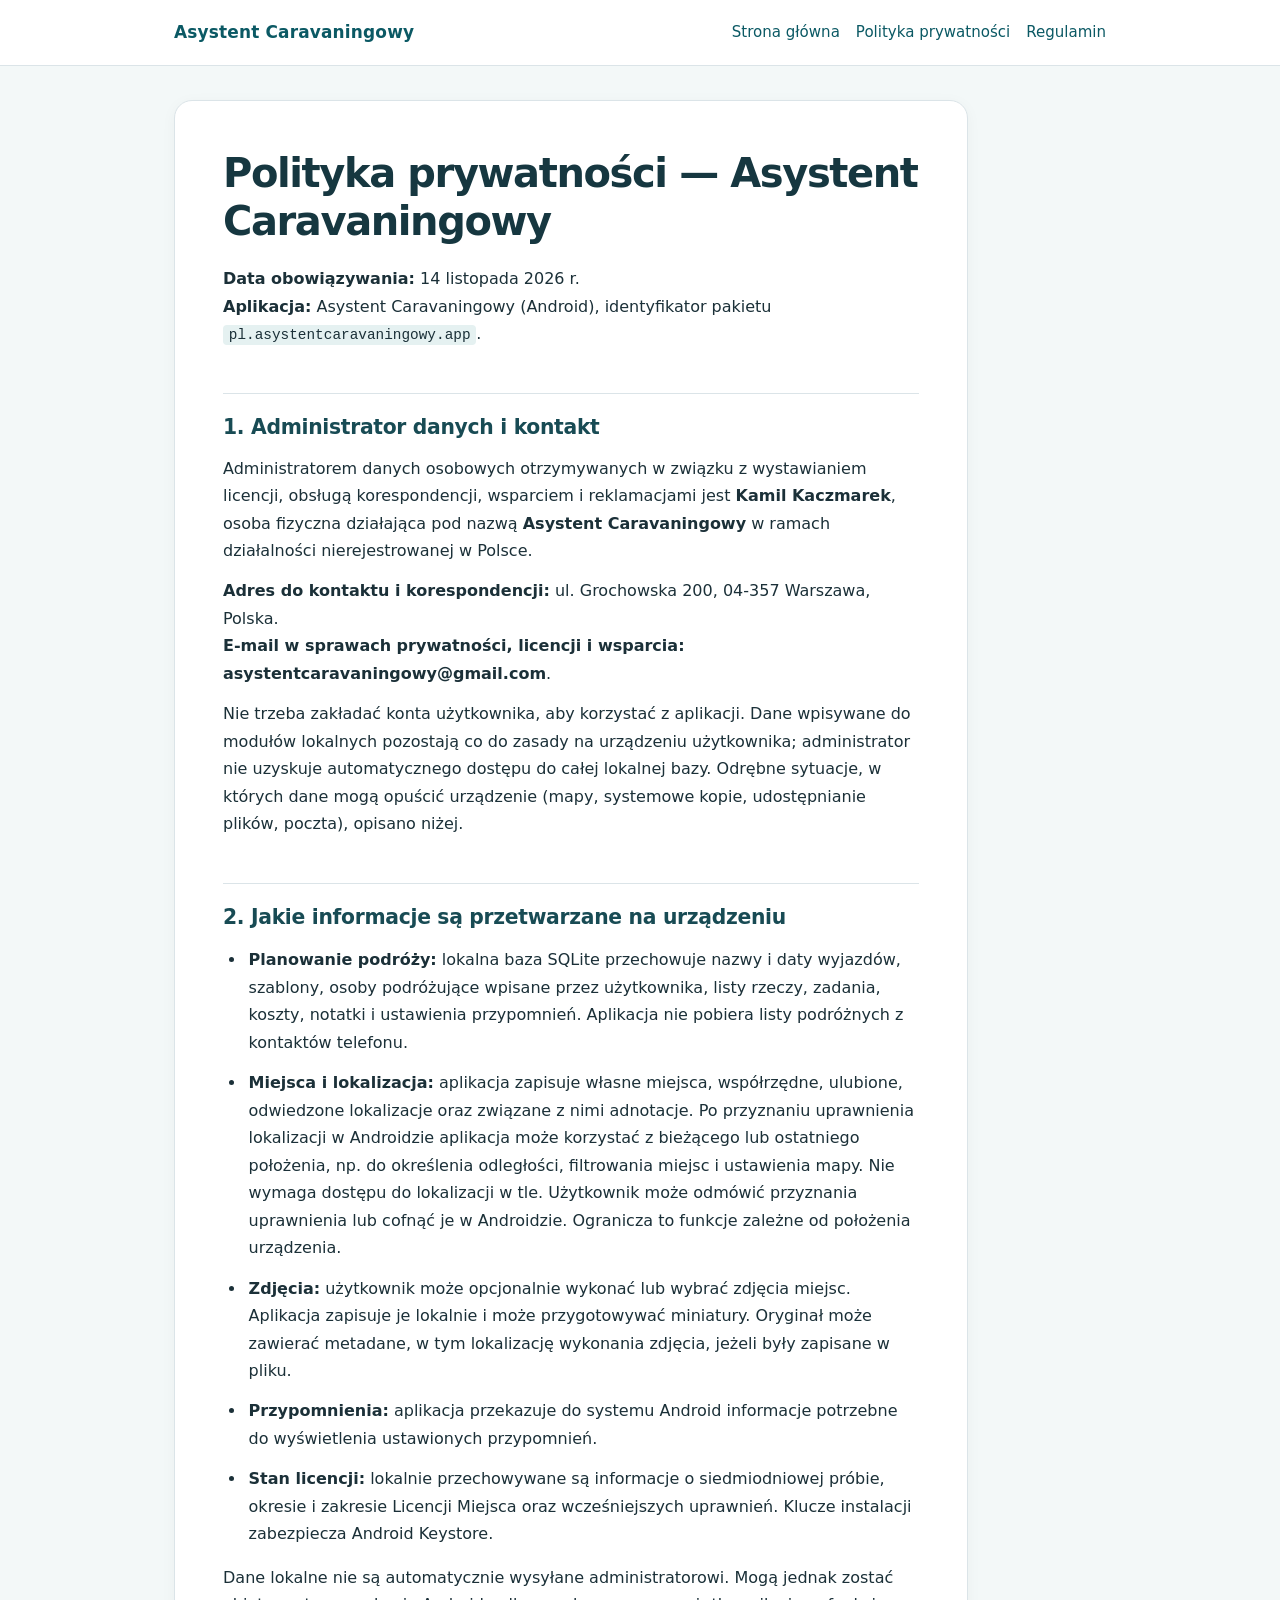
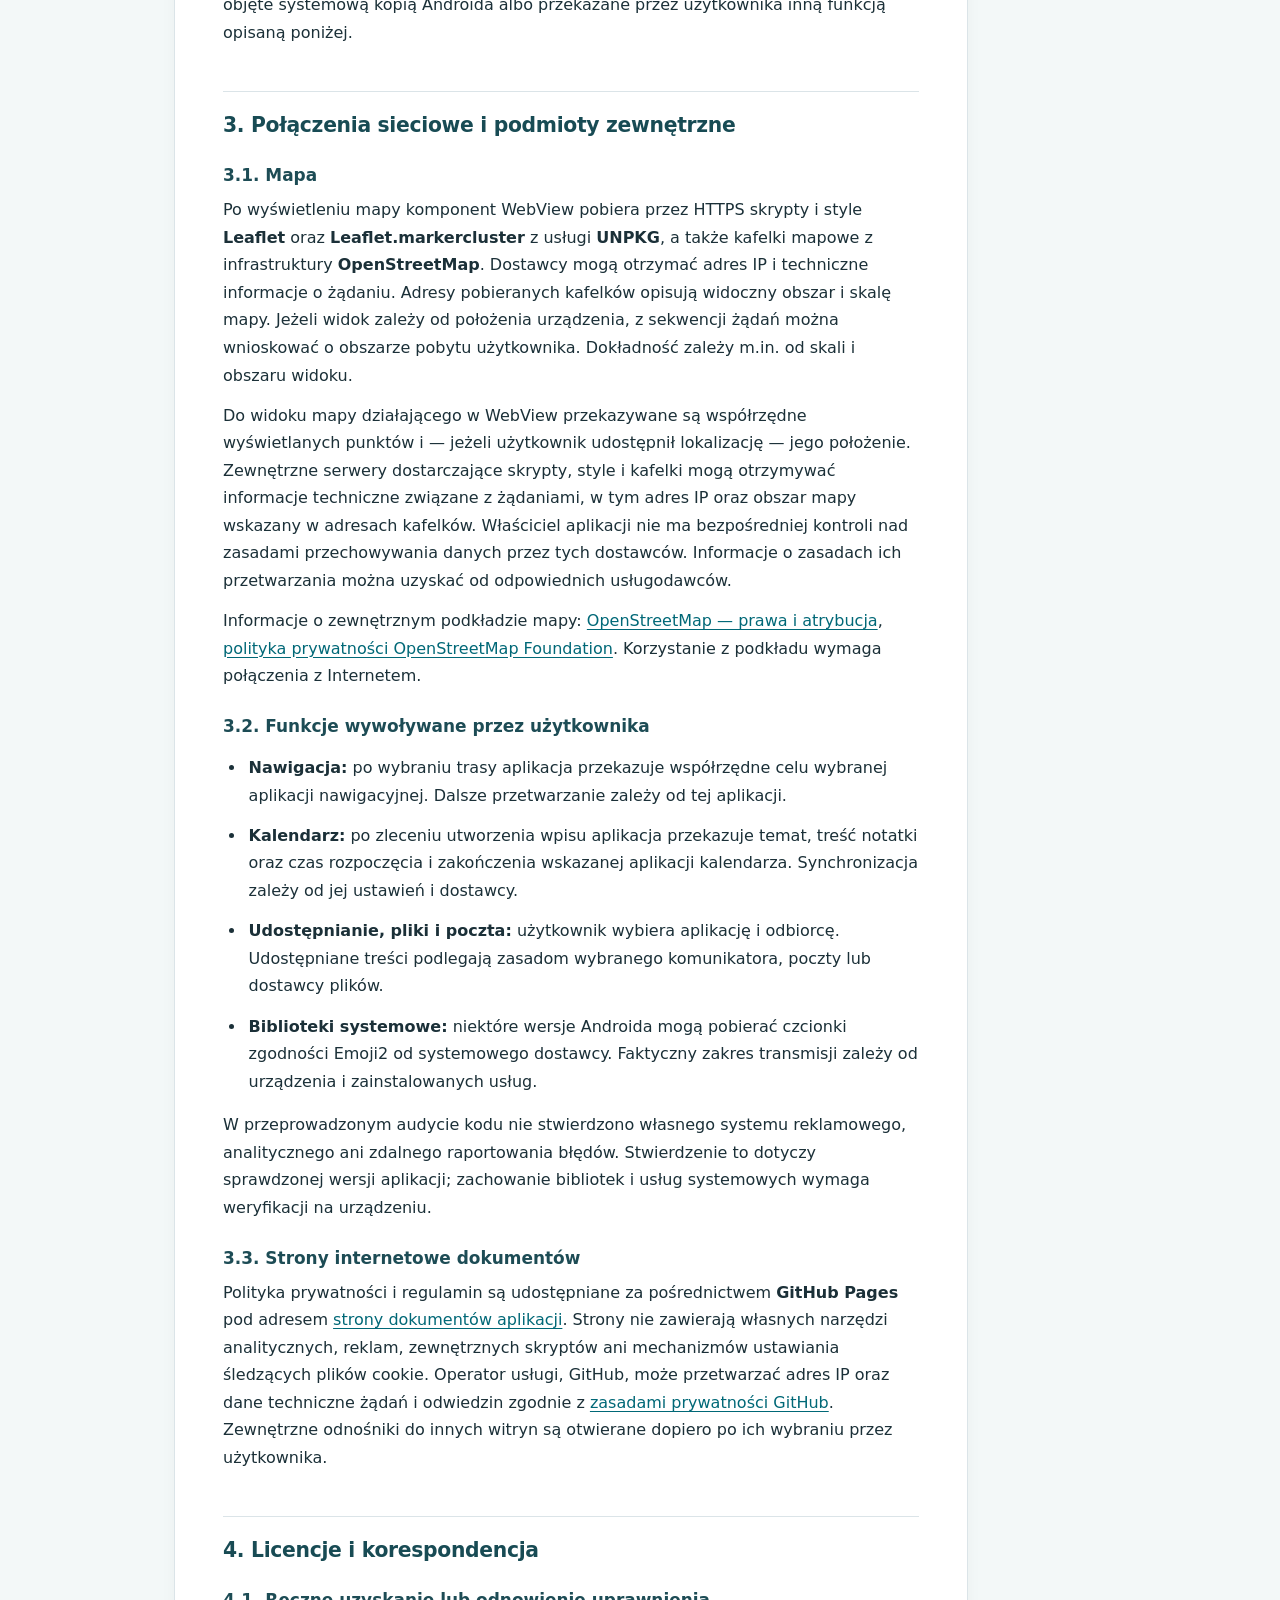
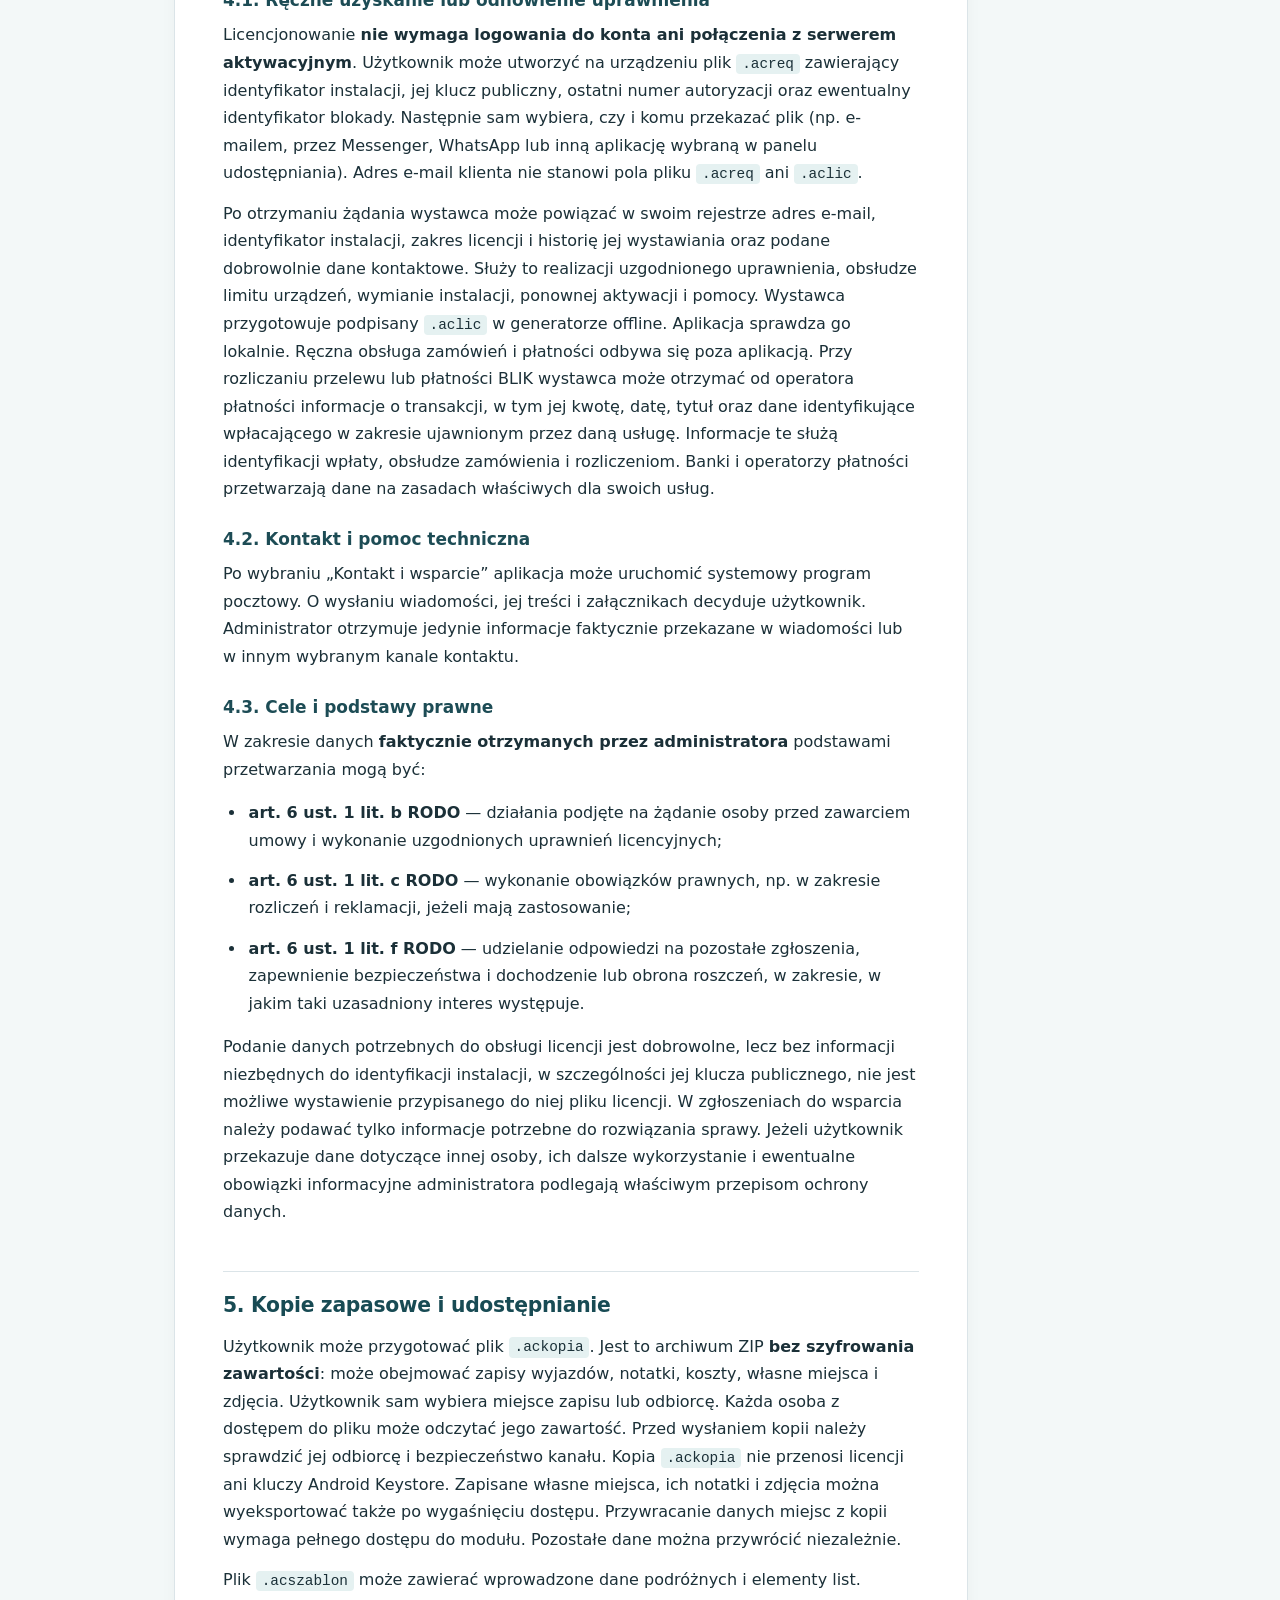
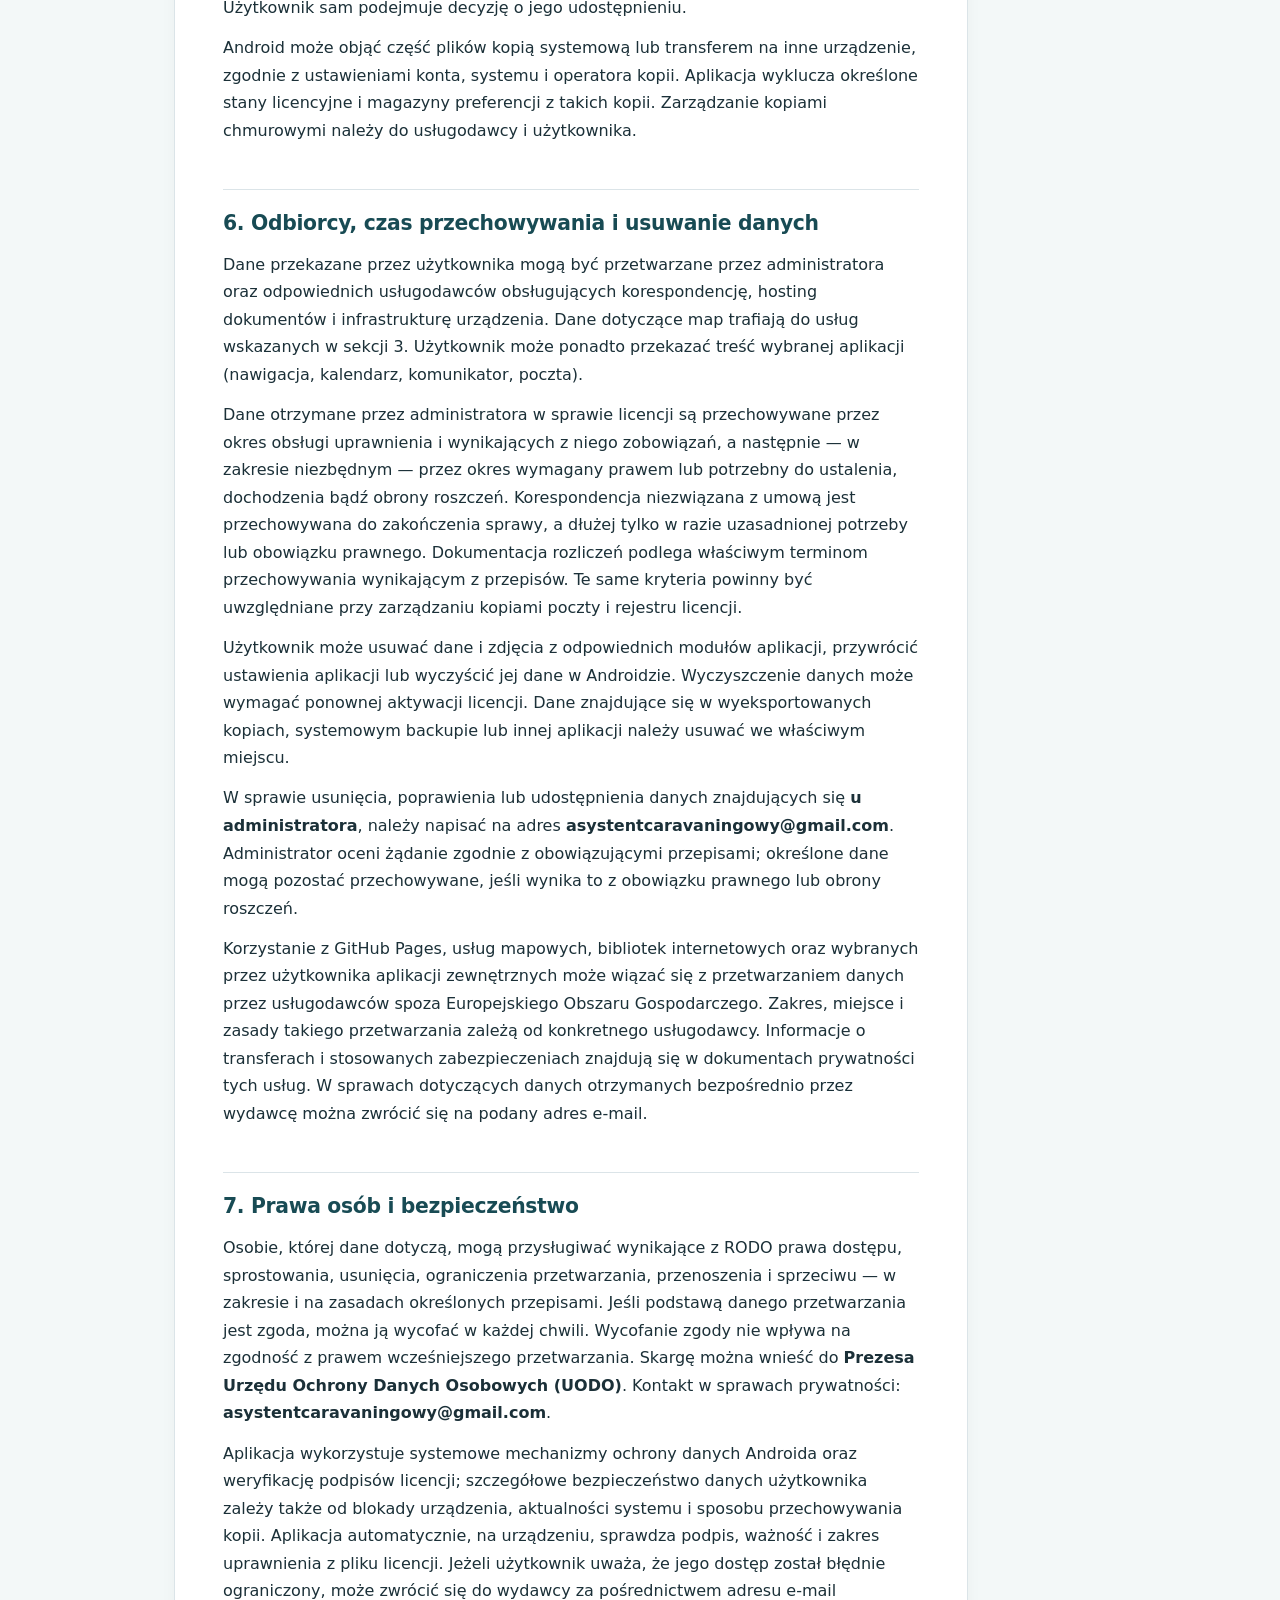
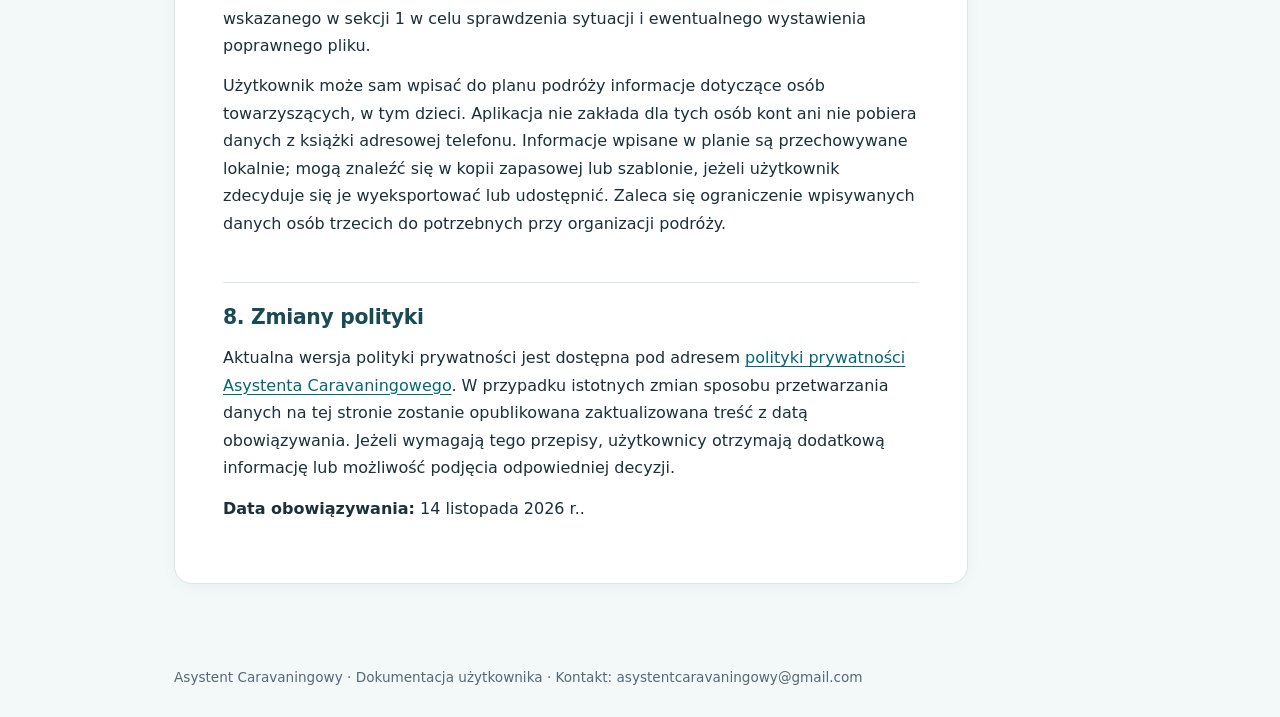
==== commit ddcfdc75: "Aktualizacja adresu" ====
--- a/polityka-prywatnosci.html
+++ b/polityka-prywatnosci.html
@@ -15,7 +15,7 @@
 <strong>Aplikacja:</strong> Asystent Caravaningowy (Android), identyfikator pakietu <code>pl.asystentcaravaningowy.app</code>.</p>
 <h2 id="administrator-danych-i-kontakt">1. Administrator danych i kontakt</h2>
 <p>Administratorem danych osobowych otrzymywanych w związku z wystawianiem licencji, obsługą korespondencji, wsparciem i reklamacjami jest <strong>Kamil Kaczmarek</strong>, osoba fizyczna działająca pod nazwą <strong>Asystent Caravaningowy</strong> w ramach działalności nierejestrowanej w Polsce.</p>
-<p><strong>Adres do kontaktu i korespondencji:</strong> ul. Grochowska, 04-357 Warszawa, Polska.<br />
+<p><strong>Adres do kontaktu i korespondencji:</strong> ul. Grochowska 200, 04-357 Warszawa, Polska.<br />
 <strong>E-mail w sprawach prywatności, licencji i wsparcia:</strong> <strong>asystentcaravaningowy@gmail.com</strong>.</p>
 <p>Nie trzeba zakładać konta użytkownika, aby korzystać z aplikacji. Dane wpisywane do modułów lokalnych pozostają co do zasady na urządzeniu użytkownika; administrator nie uzyskuje automatycznego dostępu do całej lokalnej bazy. Odrębne sytuacje, w których dane mogą opuścić urządzenie (mapy, systemowe kopie, udostępnianie plików, poczta), opisano niżej.</p>
 <h2 id="jakie-informacje-sa-przetwarzane-na-urzadzeniu">2. Jakie informacje są przetwarzane na urządzeniu</h2>
